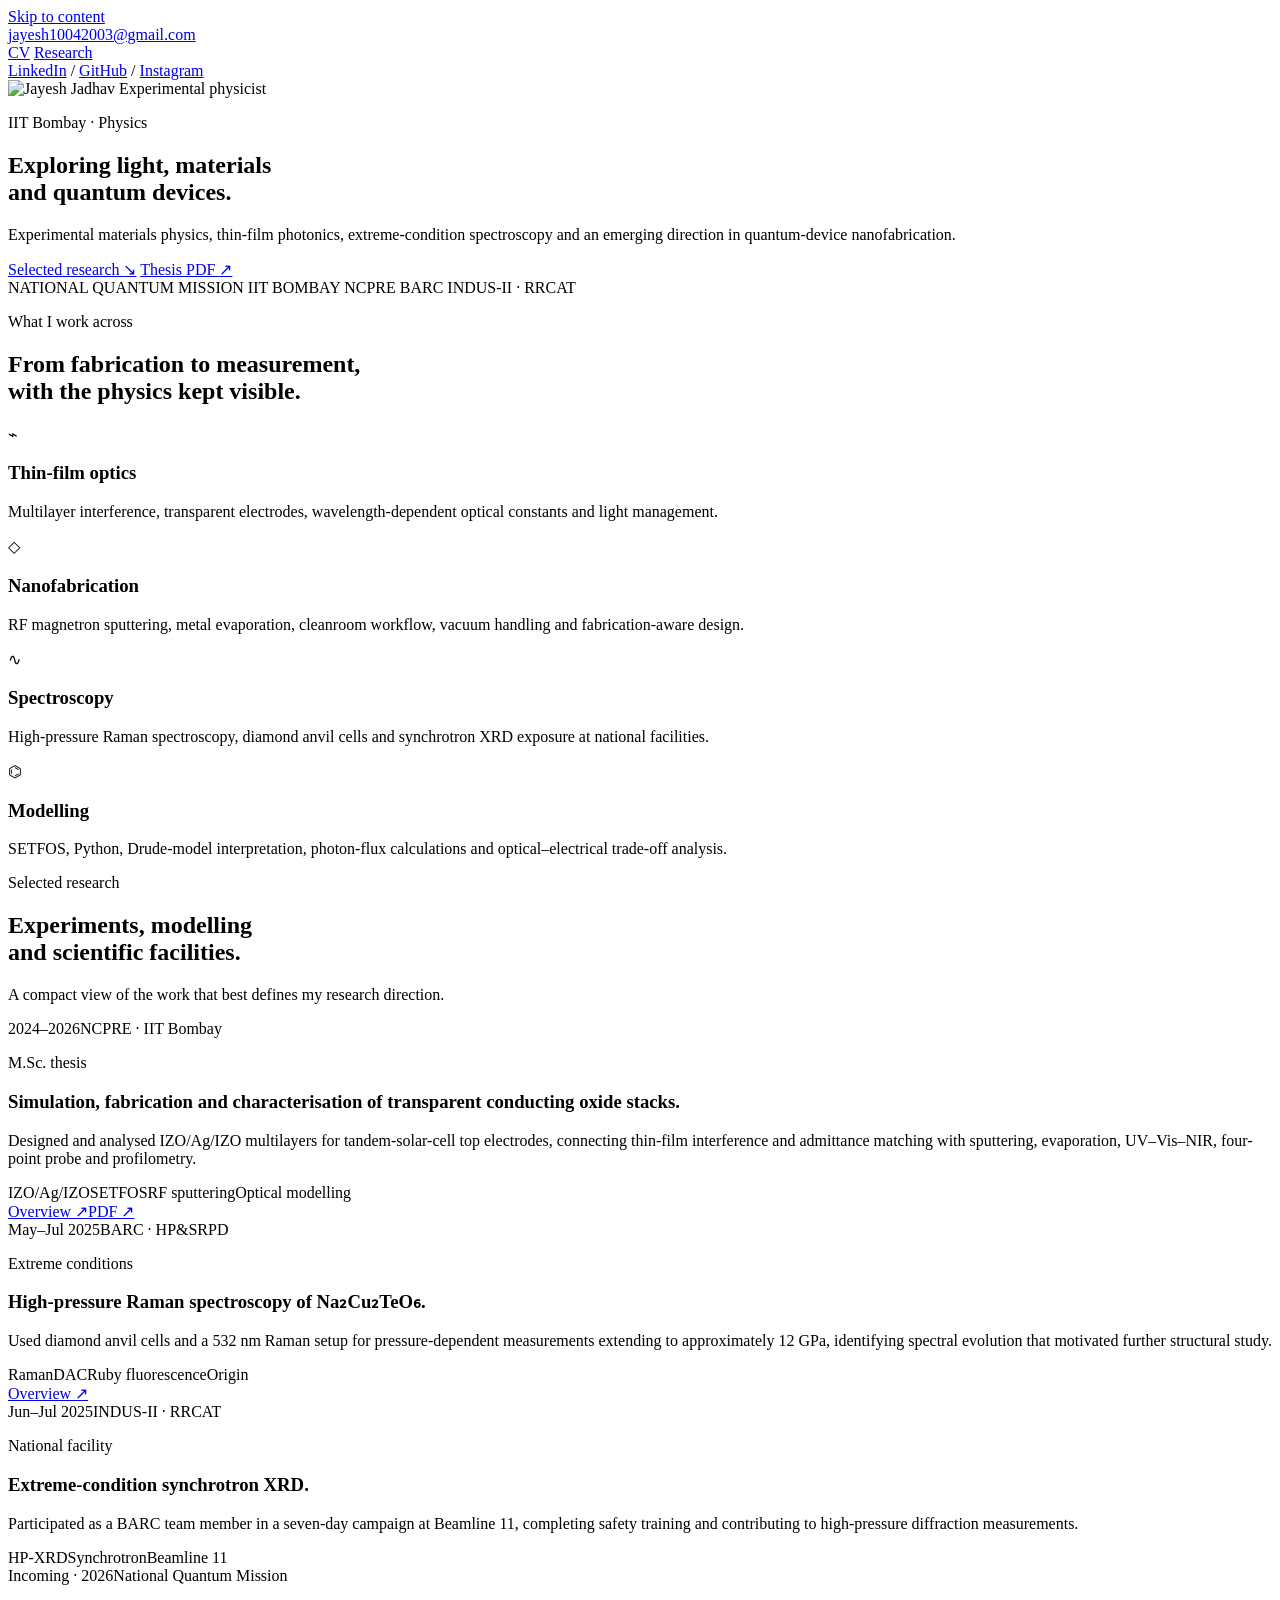
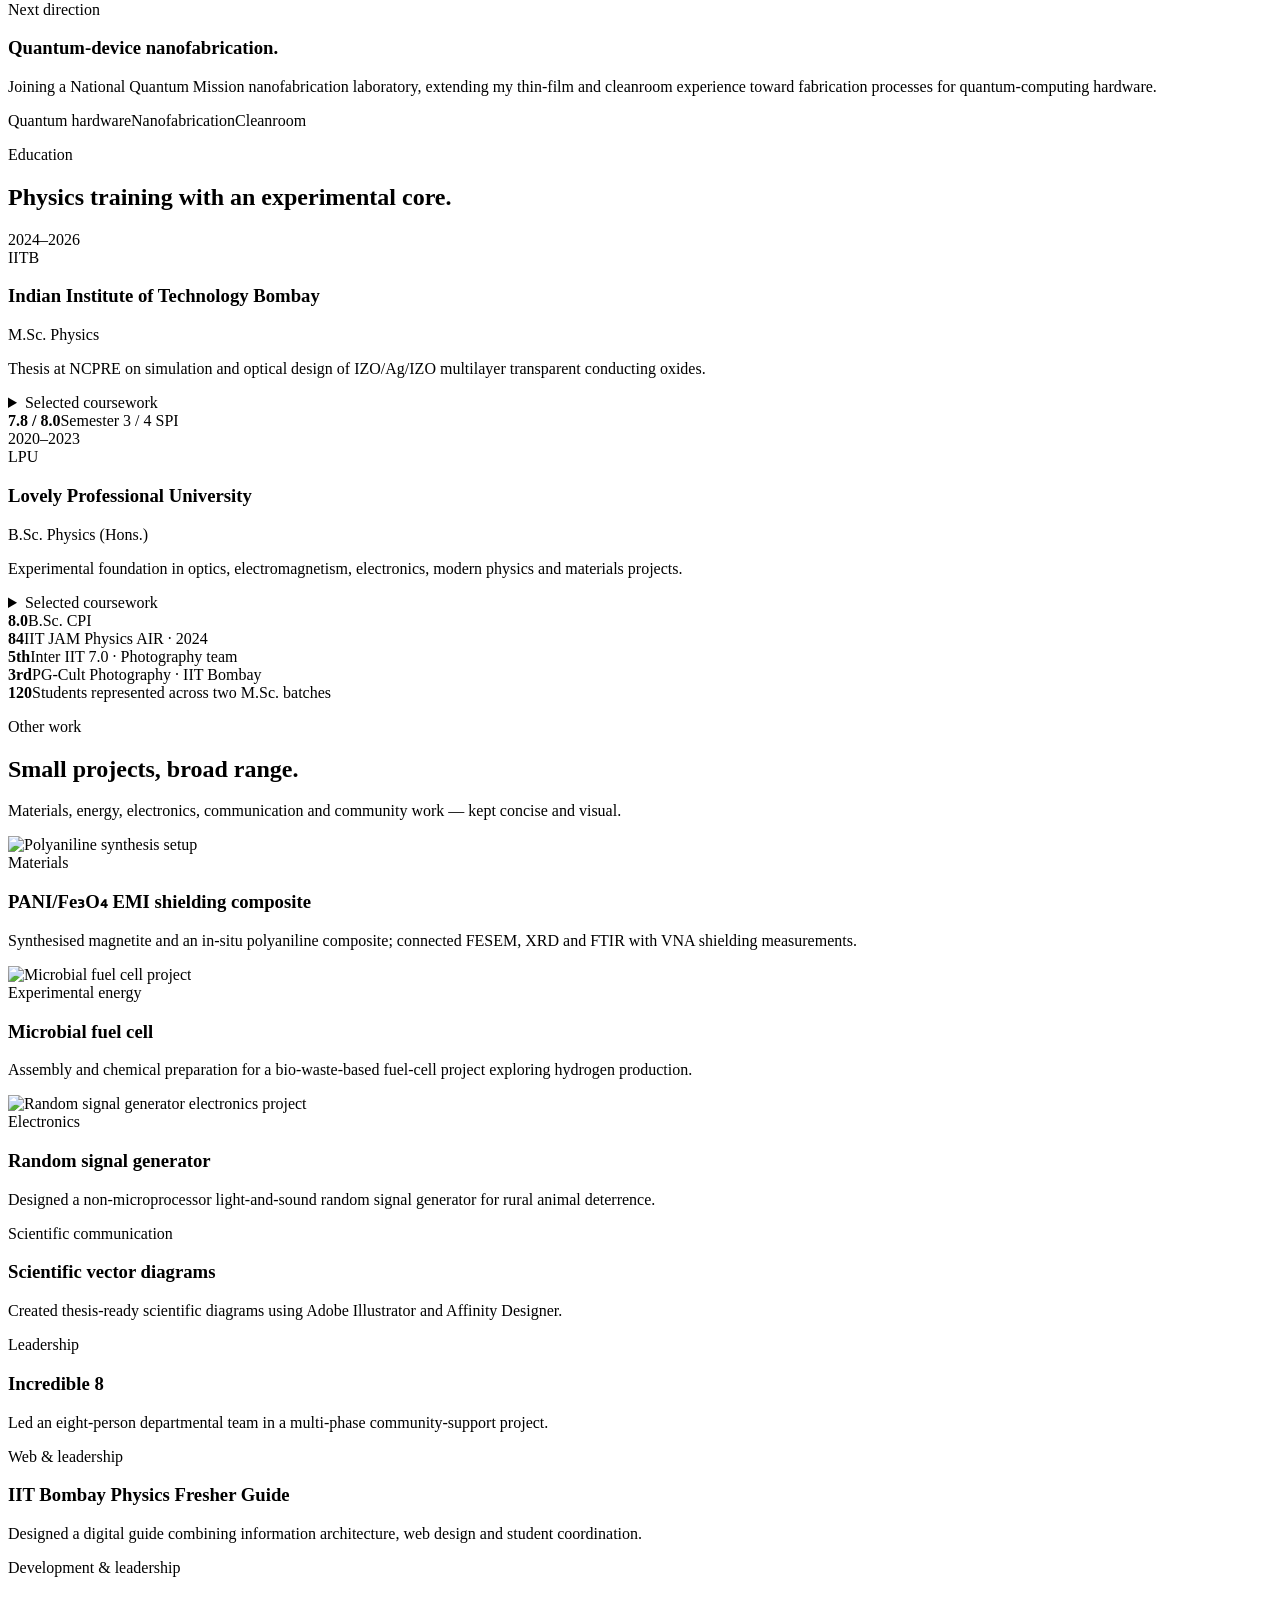
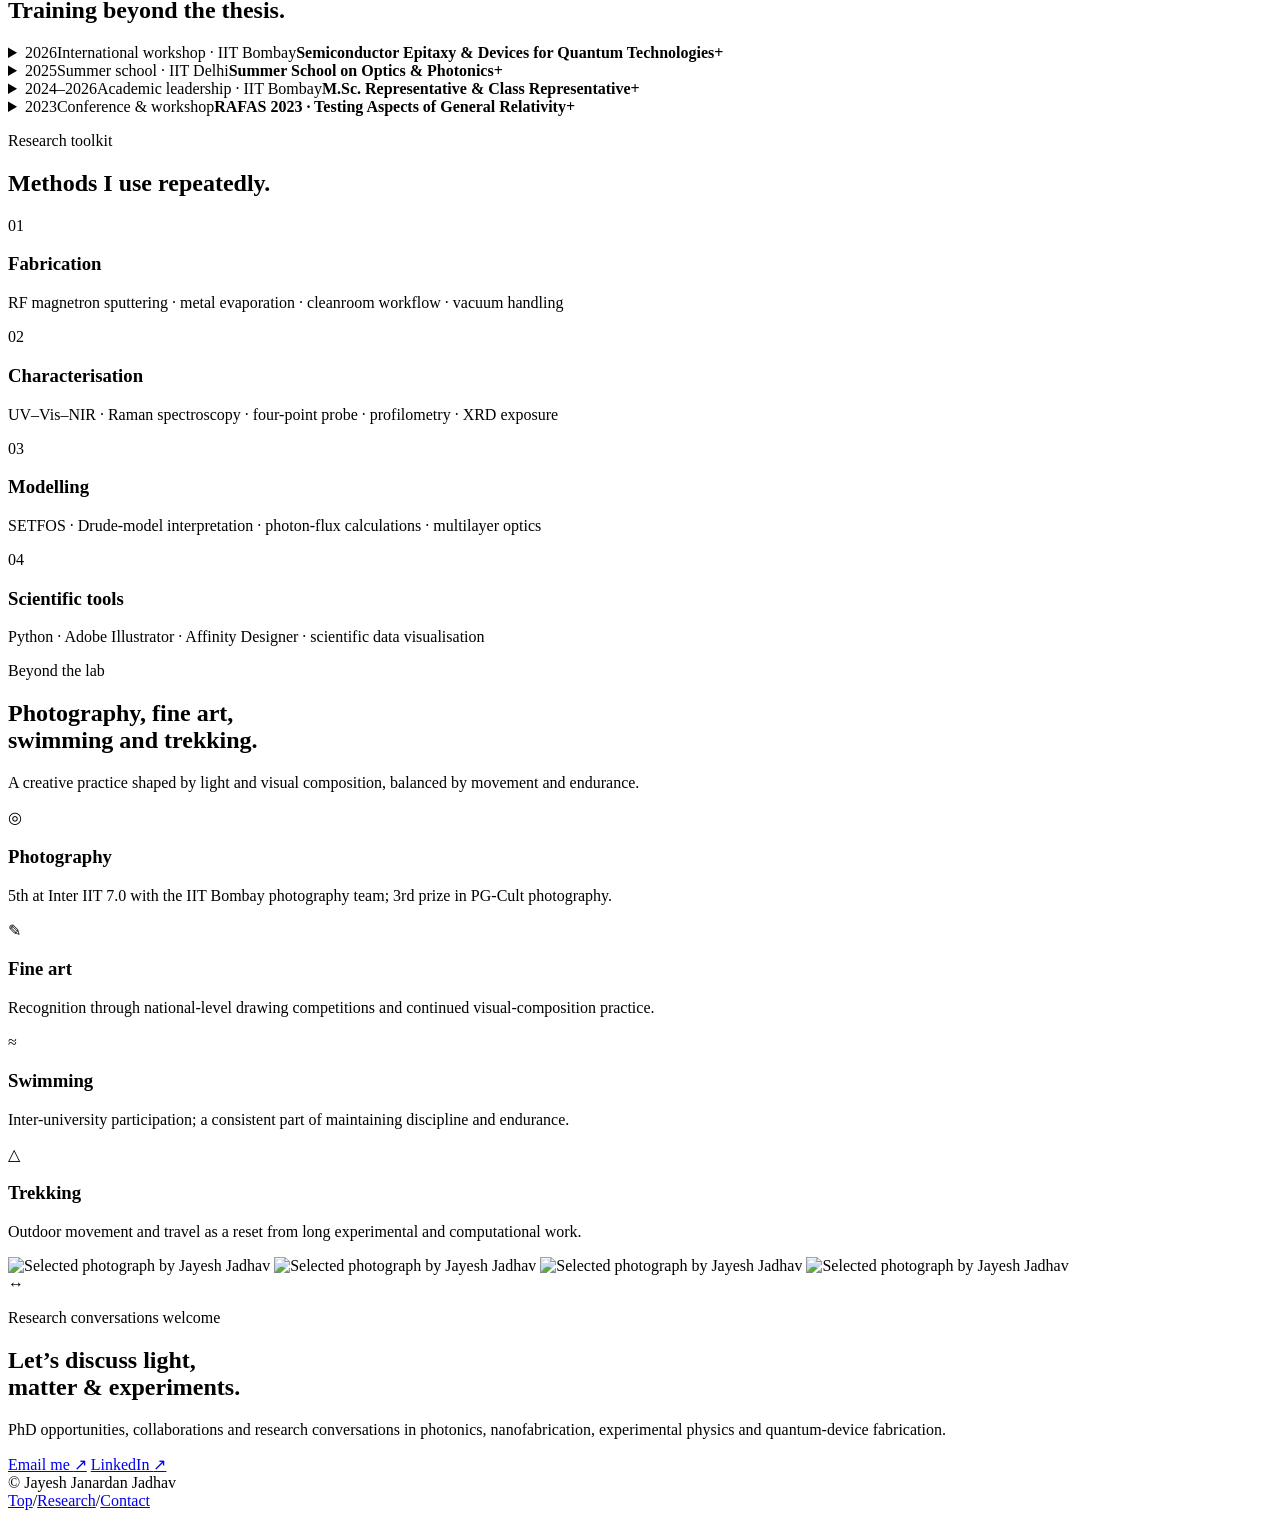
==== index.html @ d2c1d60a "Build new light editorial physics portfolio" ====
<!doctype html>
<html lang="en">
<head>
  <meta charset="utf-8" />
  <meta name="viewport" content="width=device-width,initial-scale=1" />
  <meta name="description" content="Jayesh Jadhav — experimental physicist working across thin-film photonics, extreme-condition spectroscopy and quantum-device nanofabrication." />
  <meta name="theme-color" content="#f0efeb" />
  <meta property="og:type" content="website" />
  <meta property="og:title" content="Jayesh Jadhav — Experimental Physicist" />
  <meta property="og:description" content="Thin-film photonics, high-pressure Raman spectroscopy, synchrotron XRD and quantum nanofabrication." />
  <meta property="og:url" content="https://jayeshofphysics.github.io/New2/" />
  <meta property="og:image" content="https://avatars.githubusercontent.com/u/167208230?v=4" />
  <meta name="twitter:card" content="summary_large_image" />
  <title>Jayesh Jadhav — Experimental Physicist</title>
  <link rel="preconnect" href="https://fonts.googleapis.com">
  <link rel="preconnect" href="https://fonts.gstatic.com" crossorigin>
  <link href="https://fonts.googleapis.com/css2?family=DM+Sans:wght@400;500;600&family=Manrope:wght@400;500;600;700&display=swap" rel="stylesheet">
  <link rel="stylesheet" href="style.css" />
  <script defer src="app.js"></script>
</head>
<body>
  <a class="skip-link" href="#main">Skip to content</a>
  <div class="page-shell">
    <header class="topbar" id="top">
      <a class="contact-mini" href="mailto:jayesh10042003@gmail.com">jayesh10042003@gmail.com</a>
      <nav class="top-actions" aria-label="Primary">
        <a class="pill" href="https://jayeshofphysics.github.io/JayeshJadhav/Assets/RESUME.pdf" target="_blank" rel="noreferrer">CV</a>
        <a class="pill pill-dark" href="#research">Research</a>
      </nav>
      <nav class="social-nav" aria-label="Social links">
        <a href="https://www.linkedin.com/in/jayeshjadhaviitbphysics" target="_blank" rel="noreferrer">LinkedIn</a>
        <span>/</span>
        <a href="https://github.com/jayeshofphysics" target="_blank" rel="noreferrer">GitHub</a>
        <span>/</span>
        <a href="https://www.instagram.com/jayesh100403/" target="_blank" rel="noreferrer">Instagram</a>
      </nav>
    </header>

    <main id="main">
      <section class="hero section-card">
        <div class="hero-inner reveal">
          <div class="avatar-wrap">
            <img src="https://avatars.githubusercontent.com/u/167208230?v=4" alt="Jayesh Jadhav" class="avatar" />
            <span class="status-chip">Experimental physicist <i aria-hidden="true"></i></span>
          </div>
          <p class="eyebrow">IIT Bombay · Physics</p>
          <h1>Exploring light, materials<br />and quantum devices.</h1>
          <p class="hero-copy">Experimental materials physics, thin-film photonics, extreme-condition spectroscopy and an emerging direction in quantum-device nanofabrication.</p>
          <div class="hero-cta">
            <a class="cta cta-dark" href="#research">Selected research <span>↘</span></a>
            <a class="cta" href="https://jayeshofphysics.github.io/JayeshJadhav/Assets/ThesisReport.pdf" target="_blank" rel="noreferrer">Thesis PDF <span>↗</span></a>
          </div>
        </div>
      </section>

      <section class="affiliation-strip" aria-label="Research affiliations and facilities">
        <span>NATIONAL QUANTUM MISSION</span>
        <span>IIT BOMBAY</span>
        <span>NCPRE</span>
        <span>BARC</span>
        <span>INDUS-II · RRCAT</span>
      </section>

      <section class="intro-block reveal">
        <p class="eyebrow">What I work across</p>
        <h2>From fabrication to measurement,<br />with the physics kept visible.</h2>
        <div class="capability-grid">
          <article>
            <span class="line-icon" aria-hidden="true">⌁</span>
            <h3>Thin-film optics</h3>
            <p>Multilayer interference, transparent electrodes, wavelength-dependent optical constants and light management.</p>
          </article>
          <article>
            <span class="line-icon" aria-hidden="true">◇</span>
            <h3>Nanofabrication</h3>
            <p>RF magnetron sputtering, metal evaporation, cleanroom workflow, vacuum handling and fabrication-aware design.</p>
          </article>
          <article>
            <span class="line-icon" aria-hidden="true">∿</span>
            <h3>Spectroscopy</h3>
            <p>High-pressure Raman spectroscopy, diamond anvil cells and synchrotron XRD exposure at national facilities.</p>
          </article>
          <article>
            <span class="line-icon" aria-hidden="true">⌬</span>
            <h3>Modelling</h3>
            <p>SETFOS, Python, Drude-model interpretation, photon-flux calculations and optical–electrical trade-off analysis.</p>
          </article>
        </div>
      </section>

      <section class="research-section section-card" id="research">
        <div class="section-heading reveal">
          <div>
            <p class="eyebrow">Selected research</p>
            <h2>Experiments, modelling<br />and scientific facilities.</h2>
          </div>
          <p>A compact view of the work that best defines my research direction.</p>
        </div>

        <div class="research-grid">
          <article class="research-card featured reveal">
            <div class="card-topline"><span>2024–2026</span><span>NCPRE · IIT Bombay</span></div>
            <div class="research-visual optic-visual" aria-hidden="true">
              <i></i><i></i><i></i><b></b>
            </div>
            <div class="research-body">
              <p class="eyebrow">M.Sc. thesis</p>
              <h3>Simulation, fabrication and characterisation of transparent conducting oxide stacks.</h3>
              <p>Designed and analysed IZO/Ag/IZO multilayers for tandem-solar-cell top electrodes, connecting thin-film interference and admittance matching with sputtering, evaporation, UV–Vis–NIR, four-point probe and profilometry.</p>
              <div class="tags"><span>IZO/Ag/IZO</span><span>SETFOS</span><span>RF sputtering</span><span>Optical modelling</span></div>
              <div class="card-links"><a href="https://jayeshofphysics.github.io/JayeshJadhav/thesis-report.html" target="_blank" rel="noreferrer">Overview ↗</a><a href="https://jayeshofphysics.github.io/JayeshJadhav/Assets/ThesisReport.pdf" target="_blank" rel="noreferrer">PDF ↗</a></div>
            </div>
          </article>

          <article class="research-card reveal">
            <div class="card-topline"><span>May–Jul 2025</span><span>BARC · HP&amp;SRPD</span></div>
            <div class="research-body">
              <p class="eyebrow">Extreme conditions</p>
              <h3>High-pressure Raman spectroscopy of Na₂Cu₂TeO₆.</h3>
              <p>Used diamond anvil cells and a 532 nm Raman setup for pressure-dependent measurements extending to approximately 12 GPa, identifying spectral evolution that motivated further structural study.</p>
              <div class="tags"><span>Raman</span><span>DAC</span><span>Ruby fluorescence</span><span>Origin</span></div>
              <div class="card-links"><a href="https://jayeshofphysics.github.io/JayeshJadhav/barc-report.html" target="_blank" rel="noreferrer">Overview ↗</a></div>
            </div>
          </article>

          <article class="research-card reveal">
            <div class="card-topline"><span>Jun–Jul 2025</span><span>INDUS-II · RRCAT</span></div>
            <div class="research-body">
              <p class="eyebrow">National facility</p>
              <h3>Extreme-condition synchrotron XRD.</h3>
              <p>Participated as a BARC team member in a seven-day campaign at Beamline 11, completing safety training and contributing to high-pressure diffraction measurements.</p>
              <div class="tags"><span>HP-XRD</span><span>Synchrotron</span><span>Beamline 11</span></div>
            </div>
          </article>

          <article class="research-card reveal">
            <div class="card-topline"><span>Incoming · 2026</span><span>National Quantum Mission</span></div>
            <div class="research-body">
              <p class="eyebrow">Next direction</p>
              <h3>Quantum-device nanofabrication.</h3>
              <p>Joining a National Quantum Mission nanofabrication laboratory, extending my thin-film and cleanroom experience toward fabrication processes for quantum-computing hardware.</p>
              <div class="tags"><span>Quantum hardware</span><span>Nanofabrication</span><span>Cleanroom</span></div>
            </div>
          </article>
        </div>
      </section>

      <section class="education-section reveal" id="education">
        <div class="section-heading compact">
          <div><p class="eyebrow">Education</p><h2>Physics training with an experimental core.</h2></div>
        </div>
        <div class="education-list">
          <article class="edu-item">
            <div class="edu-year">2024–2026</div>
            <div class="edu-main">
              <div class="institution-line"><span class="institution-mark">IITB</span><div><h3>Indian Institute of Technology Bombay</h3><p>M.Sc. Physics</p></div></div>
              <p class="edu-note">Thesis at NCPRE on simulation and optical design of IZO/Ag/IZO multilayer transparent conducting oxides.</p>
              <details><summary>Selected coursework</summary><div class="details-body">Light–Matter Interaction (Quantum Optics) · Photonics &amp; Engineering · Ultrafast Sciences · Introduction to Condensed Matter Physics · Electromagnetic Theory I &amp; II · Quantum Mechanics I &amp; II · Statistical Physics · Electronics &amp; Programming Laboratory</div></details>
            </div>
            <div class="edu-metric"><strong>7.8 / 8.0</strong><span>Semester 3 / 4 SPI</span></div>
          </article>
          <article class="edu-item">
            <div class="edu-year">2020–2023</div>
            <div class="edu-main">
              <div class="institution-line"><span class="institution-mark">LPU</span><div><h3>Lovely Professional University</h3><p>B.Sc. Physics (Hons.)</p></div></div>
              <p class="edu-note">Experimental foundation in optics, electromagnetism, electronics, modern physics and materials projects.</p>
              <details><summary>Selected coursework</summary><div class="details-body">Applied Optics · Solid-State Physics · Quantum Mechanics &amp; Applications · Electromagnetic Theory · Analogue &amp; Digital Systems · Nuclear &amp; Particle Physics · Statistical Mechanics · Mathematical Physics I &amp; II</div></details>
            </div>
            <div class="edu-metric"><strong>8.0</strong><span>B.Sc. CPI</span></div>
          </article>
        </div>
        <div class="metric-row">
          <div><strong>84</strong><span>IIT JAM Physics AIR · 2024</span></div>
          <div><strong>5th</strong><span>Inter IIT 7.0 · Photography team</span></div>
          <div><strong>3rd</strong><span>PG-Cult Photography · IIT Bombay</span></div>
          <div><strong>120</strong><span>Students represented across two M.Sc. batches</span></div>
        </div>
      </section>

      <section class="projects-section section-card" id="projects">
        <div class="section-heading reveal">
          <div><p class="eyebrow">Other work</p><h2>Small projects, broad range.</h2></div>
          <p>Materials, energy, electronics, communication and community work — kept concise and visual.</p>
        </div>
        <div class="project-grid">
          <article class="project-card project-image reveal">
            <img src="https://raw.githubusercontent.com/jayeshofphysics/JayeshJadhav/main/assets/research/pani.jpg" alt="Polyaniline synthesis setup" />
            <div><span>Materials</span><h3>PANI/Fe₃O₄ EMI shielding composite</h3><p>Synthesised magnetite and an in-situ polyaniline composite; connected FESEM, XRD and FTIR with VNA shielding measurements.</p></div>
          </article>
          <article class="project-card project-image reveal">
            <img src="https://raw.githubusercontent.com/jayeshofphysics/JayeshJadhav/main/assets/research/Hydrogencell.jpg" alt="Microbial fuel cell project" />
            <div><span>Experimental energy</span><h3>Microbial fuel cell</h3><p>Assembly and chemical preparation for a bio-waste-based fuel-cell project exploring hydrogen production.</p></div>
          </article>
          <article class="project-card project-image reveal">
            <img src="https://raw.githubusercontent.com/jayeshofphysics/JayeshJadhav/main/assets/research/randomValue.jpg" alt="Random signal generator electronics project" />
            <div><span>Electronics</span><h3>Random signal generator</h3><p>Designed a non-microprocessor light-and-sound random signal generator for rural animal deterrence.</p></div>
          </article>
          <article class="project-card reveal"><div><span>Scientific communication</span><h3>Scientific vector diagrams</h3><p>Created thesis-ready scientific diagrams using Adobe Illustrator and Affinity Designer.</p></div></article>
          <article class="project-card reveal"><div><span>Leadership</span><h3>Incredible 8</h3><p>Led an eight-person departmental team in a multi-phase community-support project.</p></div></article>
          <article class="project-card reveal"><div><span>Web &amp; leadership</span><h3>IIT Bombay Physics Fresher Guide</h3><p>Designed a digital guide combining information architecture, web design and student coordination.</p></div></article>
        </div>
      </section>

      <section class="development-section reveal">
        <div class="section-heading compact"><div><p class="eyebrow">Development &amp; leadership</p><h2>Training beyond the thesis.</h2></div></div>
        <div class="timeline-clean">
          <details>
            <summary><time>2026</time><span>International workshop · IIT Bombay</span><strong>Semiconductor Epitaxy &amp; Devices for Quantum Technologies</strong><b>+</b></summary>
            <p>Focused exposure to semiconductor epitaxy, device structures and material platforms relevant to emerging quantum technologies.</p>
          </details>
          <details>
            <summary><time>2025</time><span>Summer school · IIT Delhi</span><strong>Summer School on Optics &amp; Photonics</strong><b>+</b></summary>
            <p>Focused training in optics and photonics, strengthening the connection between thin-film work and broader light–matter interaction.</p>
          </details>
          <details>
            <summary><time>2024–2026</time><span>Academic leadership · IIT Bombay</span><strong>M.Sc. Representative &amp; Class Representative</strong><b>+</b></summary>
            <p>Represented two M.Sc. Physics batches, coordinated academic and student matters and supported department-level activities.</p>
          </details>
          <details>
            <summary><time>2023</time><span>Conference &amp; workshop</span><strong>RAFAS 2023 · Testing Aspects of General Relativity</strong><b>+</b></summary>
            <p>Attended the Fourth International Conference on Recent Advances in Fundamental and Applied Sciences and an IIT Gandhinagar workshop on general relativity.</p>
          </details>
        </div>
      </section>

      <section class="toolkit section-card reveal">
        <div class="section-heading compact"><div><p class="eyebrow">Research toolkit</p><h2>Methods I use repeatedly.</h2></div></div>
        <div class="tool-grid">
          <div><span>01</span><h3>Fabrication</h3><p>RF magnetron sputtering · metal evaporation · cleanroom workflow · vacuum handling</p></div>
          <div><span>02</span><h3>Characterisation</h3><p>UV–Vis–NIR · Raman spectroscopy · four-point probe · profilometry · XRD exposure</p></div>
          <div><span>03</span><h3>Modelling</h3><p>SETFOS · Drude-model interpretation · photon-flux calculations · multilayer optics</p></div>
          <div><span>04</span><h3>Scientific tools</h3><p>Python · Adobe Illustrator · Affinity Designer · scientific data visualisation</p></div>
        </div>
      </section>

      <section class="life-section reveal" id="beyond">
        <div class="section-heading">
          <div><p class="eyebrow">Beyond the lab</p><h2>Photography, fine art,<br />swimming and trekking.</h2></div>
          <p>A creative practice shaped by light and visual composition, balanced by movement and endurance.</p>
        </div>
        <div class="life-grid">
          <article><span class="life-icon">◎</span><h3>Photography</h3><p>5th at Inter IIT 7.0 with the IIT Bombay photography team; 3rd prize in PG-Cult photography.</p></article>
          <article><span class="life-icon">✎</span><h3>Fine art</h3><p>Recognition through national-level drawing competitions and continued visual-composition practice.</p></article>
          <article><span class="life-icon">≈</span><h3>Swimming</h3><p>Inter-university participation; a consistent part of maintaining discipline and endurance.</p></article>
          <article><span class="life-icon">△</span><h3>Trekking</h3><p>Outdoor movement and travel as a reset from long experimental and computational work.</p></article>
        </div>
        <div class="photo-strip" aria-label="Selected photography">
          <img src="https://jayeshofphysics.github.io/JayeshJadhav/assets/photography/new/WhatsApp%20Image%202026-08-08%20at%2012.58.04%20PM%20(11).jpeg" alt="Selected photograph by Jayesh Jadhav" loading="lazy" />
          <img src="https://jayeshofphysics.github.io/JayeshJadhav/assets/photography/new/WhatsApp%20Image%202026-08-08%20at%2012.58.04%20PM%20(12).jpeg" alt="Selected photograph by Jayesh Jadhav" loading="lazy" />
          <img src="https://jayeshofphysics.github.io/JayeshJadhav/assets/photography/new/WhatsApp%20Image%202026-08-08%20at%2012.58.04%20PM%20(10).jpeg" alt="Selected photograph by Jayesh Jadhav" loading="lazy" />
          <img src="https://jayeshofphysics.github.io/JayeshJadhav/assets/photography/new/WhatsApp%20Image%202026-08-08%20at%2012.58.04%20PM.jpeg" alt="Selected photograph by Jayesh Jadhav" loading="lazy" />
        </div>
      </section>

      <section class="contact-section section-card" id="contact">
        <div class="contact-inner reveal">
          <span class="contact-symbol" aria-hidden="true">↔</span>
          <p class="eyebrow">Research conversations welcome</p>
          <h2>Let’s discuss light,<br />matter &amp; experiments.</h2>
          <p>PhD opportunities, collaborations and research conversations in photonics, nanofabrication, experimental physics and quantum-device fabrication.</p>
          <div class="contact-buttons">
            <a class="cta cta-dark" href="mailto:jayesh10042003@gmail.com">Email me <span>↗</span></a>
            <a class="cta" href="https://www.linkedin.com/in/jayeshjadhaviitbphysics" target="_blank" rel="noreferrer">LinkedIn <span>↗</span></a>
          </div>
        </div>
      </section>
    </main>

    <footer>
      <span>© <span data-year></span> Jayesh Janardan Jadhav</span>
      <nav><a href="#top">Top</a><span>/</span><a href="#research">Research</a><span>/</span><a href="#contact">Contact</a></nav>
    </footer>
  </div>
</body>
</html>
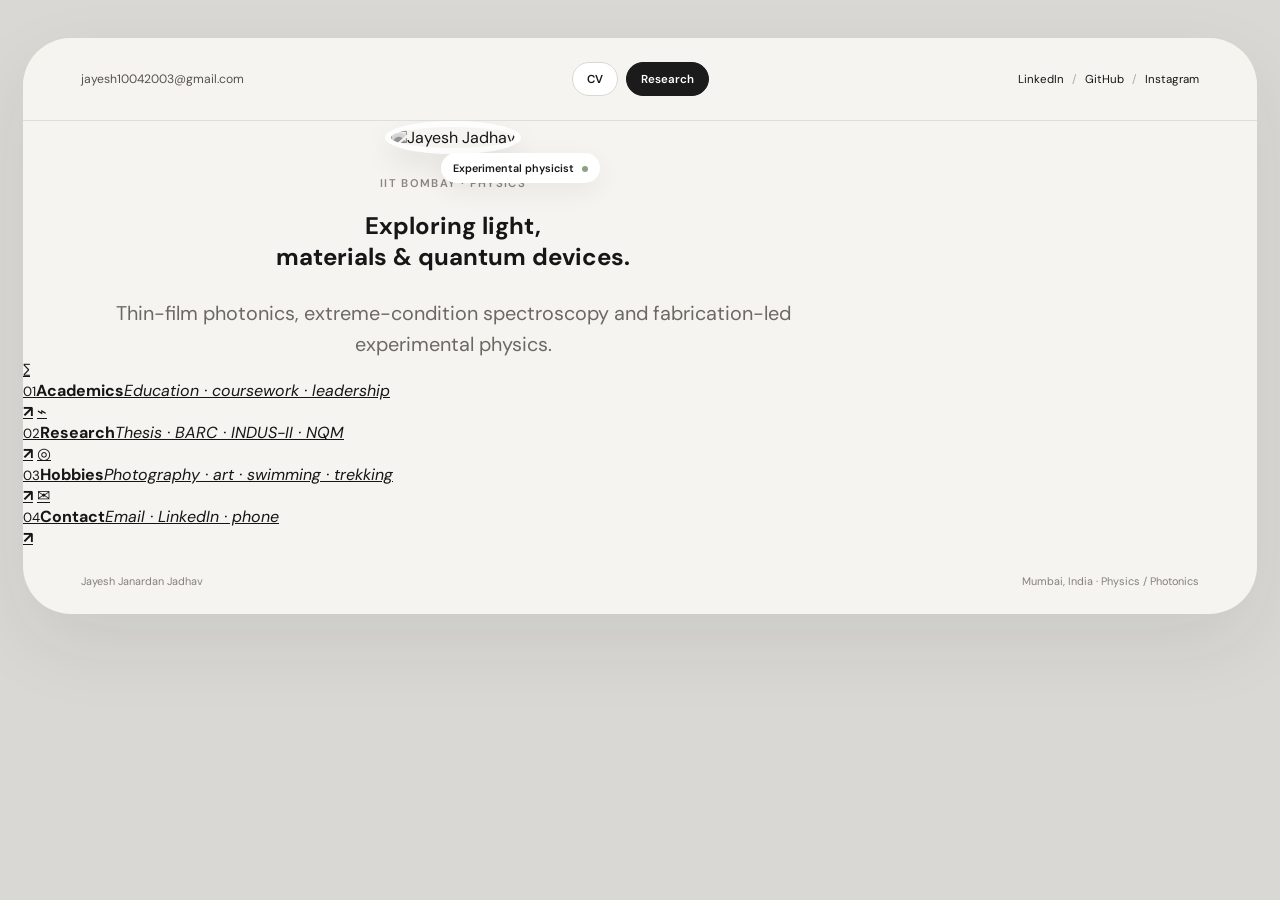
==== commit f0645b1d: "Turn homepage into a one-view portfolio hub" ====
--- a/index.html
+++ b/index.html
@@ -4,7 +4,7 @@
   <meta charset="utf-8" />
   <meta name="viewport" content="width=device-width,initial-scale=1" />
   <meta name="description" content="Jayesh Jadhav — experimental physicist working across thin-film photonics, extreme-condition spectroscopy and quantum-device nanofabrication." />
-  <meta name="theme-color" content="#f0efeb" />
+  <meta name="theme-color" content="#f3f1ec" />
   <meta property="og:type" content="website" />
   <meta property="og:title" content="Jayesh Jadhav — Experimental Physicist" />
   <meta property="og:description" content="Thin-film photonics, high-pressure Raman spectroscopy, synchrotron XRD and quantum nanofabrication." />
@@ -12,264 +12,41 @@
   <meta property="og:image" content="https://avatars.githubusercontent.com/u/167208230?v=4" />
   <meta name="twitter:card" content="summary_large_image" />
   <title>Jayesh Jadhav — Experimental Physicist</title>
-  <link rel="preconnect" href="https://fonts.googleapis.com">
-  <link rel="preconnect" href="https://fonts.gstatic.com" crossorigin>
+  <link rel="preconnect" href="https://fonts.googleapis.com"><link rel="preconnect" href="https://fonts.gstatic.com" crossorigin>
   <link href="https://fonts.googleapis.com/css2?family=DM+Sans:wght@400;500;600&family=Manrope:wght@400;500;600;700&display=swap" rel="stylesheet">
   <link rel="stylesheet" href="style.css" />
-  <script defer src="app.js"></script>
 </head>
-<body>
+<body class="home-page">
   <a class="skip-link" href="#main">Skip to content</a>
-  <div class="page-shell">
-    <header class="topbar" id="top">
+  <div class="page-shell home-shell">
+    <header class="topbar home-topbar">
       <a class="contact-mini" href="mailto:jayesh10042003@gmail.com">jayesh10042003@gmail.com</a>
-      <nav class="top-actions" aria-label="Primary">
-        <a class="pill" href="https://jayeshofphysics.github.io/JayeshJadhav/Assets/RESUME.pdf" target="_blank" rel="noreferrer">CV</a>
-        <a class="pill pill-dark" href="#research">Research</a>
-      </nav>
-      <nav class="social-nav" aria-label="Social links">
-        <a href="https://www.linkedin.com/in/jayeshjadhaviitbphysics" target="_blank" rel="noreferrer">LinkedIn</a>
-        <span>/</span>
-        <a href="https://github.com/jayeshofphysics" target="_blank" rel="noreferrer">GitHub</a>
-        <span>/</span>
-        <a href="https://www.instagram.com/jayesh100403/" target="_blank" rel="noreferrer">Instagram</a>
-      </nav>
+      <div class="top-actions"><a class="pill" href="https://jayeshofphysics.github.io/JayeshJadhav/Assets/RESUME.pdf" target="_blank" rel="noreferrer">CV</a><a class="pill pill-dark" href="research.html">Research</a></div>
+      <nav class="social-nav" aria-label="Social links"><a href="https://www.linkedin.com/in/jayeshjadhaviitbphysics" target="_blank" rel="noreferrer">LinkedIn</a><span>/</span><a href="https://github.com/jayeshofphysics" target="_blank" rel="noreferrer">GitHub</a><span>/</span><a href="https://www.instagram.com/jayesh100403/" target="_blank" rel="noreferrer">Instagram</a></nav>
     </header>
 
-    <main id="main">
-      <section class="hero section-card">
-        <div class="hero-inner reveal">
+    <main class="home-main" id="main">
+      <section class="home-hero">
+        <div class="hero-inner">
           <div class="avatar-wrap">
             <img src="https://avatars.githubusercontent.com/u/167208230?v=4" alt="Jayesh Jadhav" class="avatar" />
             <span class="status-chip">Experimental physicist <i aria-hidden="true"></i></span>
           </div>
           <p class="eyebrow">IIT Bombay · Physics</p>
-          <h1>Exploring light, materials<br />and quantum devices.</h1>
-          <p class="hero-copy">Experimental materials physics, thin-film photonics, extreme-condition spectroscopy and an emerging direction in quantum-device nanofabrication.</p>
-          <div class="hero-cta">
-            <a class="cta cta-dark" href="#research">Selected research <span>↘</span></a>
-            <a class="cta" href="https://jayeshofphysics.github.io/JayeshJadhav/Assets/ThesisReport.pdf" target="_blank" rel="noreferrer">Thesis PDF <span>↗</span></a>
-          </div>
+          <h1>Exploring light,<br>materials & quantum devices.</h1>
+          <p class="hero-copy">Thin-film photonics, extreme-condition spectroscopy and fabrication-led experimental physics.</p>
         </div>
       </section>
 
-      <section class="affiliation-strip" aria-label="Research affiliations and facilities">
-        <span>NATIONAL QUANTUM MISSION</span>
-        <span>IIT BOMBAY</span>
-        <span>NCPRE</span>
-        <span>BARC</span>
-        <span>INDUS-II · RRCAT</span>
-      </section>
-
-      <section class="intro-block reveal">
-        <p class="eyebrow">What I work across</p>
-        <h2>From fabrication to measurement,<br />with the physics kept visible.</h2>
-        <div class="capability-grid">
-          <article>
-            <span class="line-icon" aria-hidden="true">⌁</span>
-            <h3>Thin-film optics</h3>
-            <p>Multilayer interference, transparent electrodes, wavelength-dependent optical constants and light management.</p>
-          </article>
-          <article>
-            <span class="line-icon" aria-hidden="true">◇</span>
-            <h3>Nanofabrication</h3>
-            <p>RF magnetron sputtering, metal evaporation, cleanroom workflow, vacuum handling and fabrication-aware design.</p>
-          </article>
-          <article>
-            <span class="line-icon" aria-hidden="true">∿</span>
-            <h3>Spectroscopy</h3>
-            <p>High-pressure Raman spectroscopy, diamond anvil cells and synchrotron XRD exposure at national facilities.</p>
-          </article>
-          <article>
-            <span class="line-icon" aria-hidden="true">⌬</span>
-            <h3>Modelling</h3>
-            <p>SETFOS, Python, Drude-model interpretation, photon-flux calculations and optical–electrical trade-off analysis.</p>
-          </article>
-        </div>
-      </section>
-
-      <section class="research-section section-card" id="research">
-        <div class="section-heading reveal">
-          <div>
-            <p class="eyebrow">Selected research</p>
-            <h2>Experiments, modelling<br />and scientific facilities.</h2>
-          </div>
-          <p>A compact view of the work that best defines my research direction.</p>
-        </div>
-
-        <div class="research-grid">
-          <article class="research-card featured reveal">
-            <div class="card-topline"><span>2024–2026</span><span>NCPRE · IIT Bombay</span></div>
-            <div class="research-visual optic-visual" aria-hidden="true">
-              <i></i><i></i><i></i><b></b>
-            </div>
-            <div class="research-body">
-              <p class="eyebrow">M.Sc. thesis</p>
-              <h3>Simulation, fabrication and characterisation of transparent conducting oxide stacks.</h3>
-              <p>Designed and analysed IZO/Ag/IZO multilayers for tandem-solar-cell top electrodes, connecting thin-film interference and admittance matching with sputtering, evaporation, UV–Vis–NIR, four-point probe and profilometry.</p>
-              <div class="tags"><span>IZO/Ag/IZO</span><span>SETFOS</span><span>RF sputtering</span><span>Optical modelling</span></div>
-              <div class="card-links"><a href="https://jayeshofphysics.github.io/JayeshJadhav/thesis-report.html" target="_blank" rel="noreferrer">Overview ↗</a><a href="https://jayeshofphysics.github.io/JayeshJadhav/Assets/ThesisReport.pdf" target="_blank" rel="noreferrer">PDF ↗</a></div>
-            </div>
-          </article>
-
-          <article class="research-card reveal">
-            <div class="card-topline"><span>May–Jul 2025</span><span>BARC · HP&amp;SRPD</span></div>
-            <div class="research-body">
-              <p class="eyebrow">Extreme conditions</p>
-              <h3>High-pressure Raman spectroscopy of Na₂Cu₂TeO₆.</h3>
-              <p>Used diamond anvil cells and a 532 nm Raman setup for pressure-dependent measurements extending to approximately 12 GPa, identifying spectral evolution that motivated further structural study.</p>
-              <div class="tags"><span>Raman</span><span>DAC</span><span>Ruby fluorescence</span><span>Origin</span></div>
-              <div class="card-links"><a href="https://jayeshofphysics.github.io/JayeshJadhav/barc-report.html" target="_blank" rel="noreferrer">Overview ↗</a></div>
-            </div>
-          </article>
-
-          <article class="research-card reveal">
-            <div class="card-topline"><span>Jun–Jul 2025</span><span>INDUS-II · RRCAT</span></div>
-            <div class="research-body">
-              <p class="eyebrow">National facility</p>
-              <h3>Extreme-condition synchrotron XRD.</h3>
-              <p>Participated as a BARC team member in a seven-day campaign at Beamline 11, completing safety training and contributing to high-pressure diffraction measurements.</p>
-              <div class="tags"><span>HP-XRD</span><span>Synchrotron</span><span>Beamline 11</span></div>
-            </div>
-          </article>
-
-          <article class="research-card reveal">
-            <div class="card-topline"><span>Incoming · 2026</span><span>National Quantum Mission</span></div>
-            <div class="research-body">
-              <p class="eyebrow">Next direction</p>
-              <h3>Quantum-device nanofabrication.</h3>
-              <p>Joining a National Quantum Mission nanofabrication laboratory, extending my thin-film and cleanroom experience toward fabrication processes for quantum-computing hardware.</p>
-              <div class="tags"><span>Quantum hardware</span><span>Nanofabrication</span><span>Cleanroom</span></div>
-            </div>
-          </article>
-        </div>
-      </section>
-
-      <section class="education-section reveal" id="education">
-        <div class="section-heading compact">
-          <div><p class="eyebrow">Education</p><h2>Physics training with an experimental core.</h2></div>
-        </div>
-        <div class="education-list">
-          <article class="edu-item">
-            <div class="edu-year">2024–2026</div>
-            <div class="edu-main">
-              <div class="institution-line"><span class="institution-mark">IITB</span><div><h3>Indian Institute of Technology Bombay</h3><p>M.Sc. Physics</p></div></div>
-              <p class="edu-note">Thesis at NCPRE on simulation and optical design of IZO/Ag/IZO multilayer transparent conducting oxides.</p>
-              <details><summary>Selected coursework</summary><div class="details-body">Light–Matter Interaction (Quantum Optics) · Photonics &amp; Engineering · Ultrafast Sciences · Introduction to Condensed Matter Physics · Electromagnetic Theory I &amp; II · Quantum Mechanics I &amp; II · Statistical Physics · Electronics &amp; Programming Laboratory</div></details>
-            </div>
-            <div class="edu-metric"><strong>7.8 / 8.0</strong><span>Semester 3 / 4 SPI</span></div>
-          </article>
-          <article class="edu-item">
-            <div class="edu-year">2020–2023</div>
-            <div class="edu-main">
-              <div class="institution-line"><span class="institution-mark">LPU</span><div><h3>Lovely Professional University</h3><p>B.Sc. Physics (Hons.)</p></div></div>
-              <p class="edu-note">Experimental foundation in optics, electromagnetism, electronics, modern physics and materials projects.</p>
-              <details><summary>Selected coursework</summary><div class="details-body">Applied Optics · Solid-State Physics · Quantum Mechanics &amp; Applications · Electromagnetic Theory · Analogue &amp; Digital Systems · Nuclear &amp; Particle Physics · Statistical Mechanics · Mathematical Physics I &amp; II</div></details>
-            </div>
-            <div class="edu-metric"><strong>8.0</strong><span>B.Sc. CPI</span></div>
-          </article>
-        </div>
-        <div class="metric-row">
-          <div><strong>84</strong><span>IIT JAM Physics AIR · 2024</span></div>
-          <div><strong>5th</strong><span>Inter IIT 7.0 · Photography team</span></div>
-          <div><strong>3rd</strong><span>PG-Cult Photography · IIT Bombay</span></div>
-          <div><strong>120</strong><span>Students represented across two M.Sc. batches</span></div>
-        </div>
-      </section>
-
-      <section class="projects-section section-card" id="projects">
-        <div class="section-heading reveal">
-          <div><p class="eyebrow">Other work</p><h2>Small projects, broad range.</h2></div>
-          <p>Materials, energy, electronics, communication and community work — kept concise and visual.</p>
-        </div>
-        <div class="project-grid">
-          <article class="project-card project-image reveal">
-            <img src="https://raw.githubusercontent.com/jayeshofphysics/JayeshJadhav/main/assets/research/pani.jpg" alt="Polyaniline synthesis setup" />
-            <div><span>Materials</span><h3>PANI/Fe₃O₄ EMI shielding composite</h3><p>Synthesised magnetite and an in-situ polyaniline composite; connected FESEM, XRD and FTIR with VNA shielding measurements.</p></div>
-          </article>
-          <article class="project-card project-image reveal">
-            <img src="https://raw.githubusercontent.com/jayeshofphysics/JayeshJadhav/main/assets/research/Hydrogencell.jpg" alt="Microbial fuel cell project" />
-            <div><span>Experimental energy</span><h3>Microbial fuel cell</h3><p>Assembly and chemical preparation for a bio-waste-based fuel-cell project exploring hydrogen production.</p></div>
-          </article>
-          <article class="project-card project-image reveal">
-            <img src="https://raw.githubusercontent.com/jayeshofphysics/JayeshJadhav/main/assets/research/randomValue.jpg" alt="Random signal generator electronics project" />
-            <div><span>Electronics</span><h3>Random signal generator</h3><p>Designed a non-microprocessor light-and-sound random signal generator for rural animal deterrence.</p></div>
-          </article>
-          <article class="project-card reveal"><div><span>Scientific communication</span><h3>Scientific vector diagrams</h3><p>Created thesis-ready scientific diagrams using Adobe Illustrator and Affinity Designer.</p></div></article>
-          <article class="project-card reveal"><div><span>Leadership</span><h3>Incredible 8</h3><p>Led an eight-person departmental team in a multi-phase community-support project.</p></div></article>
-          <article class="project-card reveal"><div><span>Web &amp; leadership</span><h3>IIT Bombay Physics Fresher Guide</h3><p>Designed a digital guide combining information architecture, web design and student coordination.</p></div></article>
-        </div>
-      </section>
-
-      <section class="development-section reveal">
-        <div class="section-heading compact"><div><p class="eyebrow">Development &amp; leadership</p><h2>Training beyond the thesis.</h2></div></div>
-        <div class="timeline-clean">
-          <details>
-            <summary><time>2026</time><span>International workshop · IIT Bombay</span><strong>Semiconductor Epitaxy &amp; Devices for Quantum Technologies</strong><b>+</b></summary>
-            <p>Focused exposure to semiconductor epitaxy, device structures and material platforms relevant to emerging quantum technologies.</p>
-          </details>
-          <details>
-            <summary><time>2025</time><span>Summer school · IIT Delhi</span><strong>Summer School on Optics &amp; Photonics</strong><b>+</b></summary>
-            <p>Focused training in optics and photonics, strengthening the connection between thin-film work and broader light–matter interaction.</p>
-          </details>
-          <details>
-            <summary><time>2024–2026</time><span>Academic leadership · IIT Bombay</span><strong>M.Sc. Representative &amp; Class Representative</strong><b>+</b></summary>
-            <p>Represented two M.Sc. Physics batches, coordinated academic and student matters and supported department-level activities.</p>
-          </details>
-          <details>
-            <summary><time>2023</time><span>Conference &amp; workshop</span><strong>RAFAS 2023 · Testing Aspects of General Relativity</strong><b>+</b></summary>
-            <p>Attended the Fourth International Conference on Recent Advances in Fundamental and Applied Sciences and an IIT Gandhinagar workshop on general relativity.</p>
-          </details>
-        </div>
-      </section>
-
-      <section class="toolkit section-card reveal">
-        <div class="section-heading compact"><div><p class="eyebrow">Research toolkit</p><h2>Methods I use repeatedly.</h2></div></div>
-        <div class="tool-grid">
-          <div><span>01</span><h3>Fabrication</h3><p>RF magnetron sputtering · metal evaporation · cleanroom workflow · vacuum handling</p></div>
-          <div><span>02</span><h3>Characterisation</h3><p>UV–Vis–NIR · Raman spectroscopy · four-point probe · profilometry · XRD exposure</p></div>
-          <div><span>03</span><h3>Modelling</h3><p>SETFOS · Drude-model interpretation · photon-flux calculations · multilayer optics</p></div>
-          <div><span>04</span><h3>Scientific tools</h3><p>Python · Adobe Illustrator · Affinity Designer · scientific data visualisation</p></div>
-        </div>
-      </section>
-
-      <section class="life-section reveal" id="beyond">
-        <div class="section-heading">
-          <div><p class="eyebrow">Beyond the lab</p><h2>Photography, fine art,<br />swimming and trekking.</h2></div>
-          <p>A creative practice shaped by light and visual composition, balanced by movement and endurance.</p>
-        </div>
-        <div class="life-grid">
-          <article><span class="life-icon">◎</span><h3>Photography</h3><p>5th at Inter IIT 7.0 with the IIT Bombay photography team; 3rd prize in PG-Cult photography.</p></article>
-          <article><span class="life-icon">✎</span><h3>Fine art</h3><p>Recognition through national-level drawing competitions and continued visual-composition practice.</p></article>
-          <article><span class="life-icon">≈</span><h3>Swimming</h3><p>Inter-university participation; a consistent part of maintaining discipline and endurance.</p></article>
-          <article><span class="life-icon">△</span><h3>Trekking</h3><p>Outdoor movement and travel as a reset from long experimental and computational work.</p></article>
-        </div>
-        <div class="photo-strip" aria-label="Selected photography">
-          <img src="https://jayeshofphysics.github.io/JayeshJadhav/assets/photography/new/WhatsApp%20Image%202026-08-08%20at%2012.58.04%20PM%20(11).jpeg" alt="Selected photograph by Jayesh Jadhav" loading="lazy" />
-          <img src="https://jayeshofphysics.github.io/JayeshJadhav/assets/photography/new/WhatsApp%20Image%202026-08-08%20at%2012.58.04%20PM%20(12).jpeg" alt="Selected photograph by Jayesh Jadhav" loading="lazy" />
-          <img src="https://jayeshofphysics.github.io/JayeshJadhav/assets/photography/new/WhatsApp%20Image%202026-08-08%20at%2012.58.04%20PM%20(10).jpeg" alt="Selected photograph by Jayesh Jadhav" loading="lazy" />
-          <img src="https://jayeshofphysics.github.io/JayeshJadhav/assets/photography/new/WhatsApp%20Image%202026-08-08%20at%2012.58.04%20PM.jpeg" alt="Selected photograph by Jayesh Jadhav" loading="lazy" />
-        </div>
-      </section>
-
-      <section class="contact-section section-card" id="contact">
-        <div class="contact-inner reveal">
-          <span class="contact-symbol" aria-hidden="true">↔</span>
-          <p class="eyebrow">Research conversations welcome</p>
-          <h2>Let’s discuss light,<br />matter &amp; experiments.</h2>
-          <p>PhD opportunities, collaborations and research conversations in photonics, nanofabrication, experimental physics and quantum-device fabrication.</p>
-          <div class="contact-buttons">
-            <a class="cta cta-dark" href="mailto:jayesh10042003@gmail.com">Email me <span>↗</span></a>
-            <a class="cta" href="https://www.linkedin.com/in/jayeshjadhaviitbphysics" target="_blank" rel="noreferrer">LinkedIn <span>↗</span></a>
-          </div>
-        </div>
-      </section>
+      <nav class="home-section-nav" aria-label="Open portfolio section">
+        <a href="academics.html"><span class="section-icon">∑</span><div><small>01</small><strong>Academics</strong><em>Education · coursework · leadership</em></div><b>↗</b></a>
+        <a href="research.html"><span class="section-icon">⌁</span><div><small>02</small><strong>Research</strong><em>Thesis · BARC · INDUS-II · NQM</em></div><b>↗</b></a>
+        <a href="hobbies.html"><span class="section-icon">◎</span><div><small>03</small><strong>Hobbies</strong><em>Photography · art · swimming · trekking</em></div><b>↗</b></a>
+        <a href="contact.html"><span class="section-icon">✉</span><div><small>04</small><strong>Contact</strong><em>Email · LinkedIn · phone</em></div><b>↗</b></a>
+      </nav>
     </main>
 
-    <footer>
-      <span>© <span data-year></span> Jayesh Janardan Jadhav</span>
-      <nav><a href="#top">Top</a><span>/</span><a href="#research">Research</a><span>/</span><a href="#contact">Contact</a></nav>
-    </footer>
+    <footer class="home-footer"><span>Jayesh Janardan Jadhav</span><span>Mumbai, India · Physics / Photonics</span></footer>
   </div>
 </body>
 </html>
--- a/style.css
+++ b/style.css
@@ -0,0 +1,37 @@
+:root{
+  --bg:#d9d8d4;
+  --paper:#f5f4f0;
+  --paper-2:#efeee9;
+  --ink:#161616;
+  --muted:#77746e;
+  --line:#d9d7d1;
+  --soft:#e9e7e1;
+  --accent:#dfe6df;
+  --radius:34px;
+  --shadow:0 30px 80px rgba(35,35,35,.08);
+  --pad:clamp(22px,4.5vw,70px);
+}
+*{box-sizing:border-box}
+html{scroll-behavior:smooth;background:var(--bg)}
+body{margin:0;background:var(--bg);color:var(--ink);font-family:"DM Sans",Arial,sans-serif;-webkit-font-smoothing:antialiased;text-rendering:optimizeLegibility}
+a{color:inherit}
+img{max-width:100%}
+button,a,summary{-webkit-tap-highlight-color:transparent}
+.skip-link{position:fixed;left:12px;top:-60px;z-index:99;padding:10px 14px;border-radius:12px;background:#111;color:#fff;text-decoration:none}.skip-link:focus{top:12px}
+.page-shell{width:min(1450px,calc(100% - 46px));margin:38px auto;background:var(--paper);border-radius:48px;overflow:hidden;box-shadow:var(--shadow)}
+.topbar{position:sticky;top:0;z-index:20;display:grid;grid-template-columns:1fr auto 1fr;align-items:center;gap:20px;padding:24px var(--pad);background:rgba(245,244,240,.9);backdrop-filter:blur(18px);border-bottom:1px solid rgba(217,215,209,.75)}
+.contact-mini{font-size:.76rem;text-decoration:none;color:#55514d}.top-actions{display:flex;gap:8px}.pill{display:inline-flex;min-height:34px;align-items:center;padding:0 14px;border:1px solid var(--line);border-radius:999px;background:#fff;text-decoration:none;font-size:.72rem;font-weight:600}.pill-dark{background:#1b1b1b;color:#fff;border-color:#1b1b1b}.social-nav{justify-self:end;display:flex;gap:8px;align-items:center;font-size:.72rem}.social-nav a{text-decoration:none}.social-nav span{color:#aaa}
+.section-card{margin:0 0 28px;background:var(--paper-2);border-radius:0 0 42px 42px}.hero{min-height:620px;display:grid;place-items:center;padding:90px var(--pad) 105px;border-radius:0 0 42px 42px;background:linear-gradient(180deg,#f5f4f0 0%,#efeee9 100%)}.hero-inner{max-width:860px;text-align:center}.avatar-wrap{position:relative;width:max-content;margin:0 auto 22px}.avatar{width:78px;height:78px;border-radius:50%;object-fit:cover;filter:grayscale(1);border:6px solid rgba(255,255,255,.85);box-shadow:0 12px 30px rgba(0,0,0,.08)}.status-chip{position:absolute;left:56px;top:32px;white-space:nowrap;padding:8px 12px;border-radius:999px;background:#fff;box-shadow:0 8px 26px rgba(0,0,0,.06);font-size:.67rem;font-weight:600}.status-chip i{display:inline-block;width:6px;height:6px;margin-left:5px;border-radius:50%;background:#8ca284}.eyebrow{margin:0 0 14px;font-size:.7rem;letter-spacing:.12em;text-transform:uppercase;color:#8a867f;font-weight:600}.hero h1,.section-heading h2,.contact-inner h2,.intro-block h2,.education-section h2,.toolkit h2{margin:0;font-family:"Manrope",sans-serif;font-weight:600;letter-spacing:-.055em;line-height:.96}.hero h1{font-size:clamp(3rem,6.7vw,6.9rem)}.hero-copy{max-width:680px;margin:26px auto 0;color:#6c6963;font-size:clamp(1rem,1.55vw,1.28rem);line-height:1.55}.hero-cta,.contact-buttons{display:flex;justify-content:center;flex-wrap:wrap;gap:10px;margin-top:34px}.cta{display:inline-flex;gap:18px;align-items:center;min-height:48px;padding:0 20px;border:1px solid var(--line);border-radius:999px;background:#fff;text-decoration:none;font-size:.78rem;font-weight:600;transition:transform .2s ease,background .2s ease}.cta:hover{transform:translateY(-2px)}.cta-dark{background:#181818;color:#fff;border-color:#181818}.cta span{font-size:1rem}
+.affiliation-strip{display:grid;grid-template-columns:repeat(5,1fr);align-items:center;gap:18px;padding:34px var(--pad);border-bottom:1px solid var(--line);font-family:"Manrope",sans-serif;font-size:.72rem;font-weight:700;letter-spacing:.04em;text-align:center;color:#5d5a55}.affiliation-strip span{padding:12px 8px;border-right:1px solid var(--line)}.affiliation-strip span:last-child{border-right:0}
+.intro-block,.education-section,.development-section,.life-section{padding:110px var(--pad)}.intro-block{text-align:center}.intro-block h2,.education-section h2,.toolkit h2{font-size:clamp(2rem,4.2vw,4.5rem)}.capability-grid{display:grid;grid-template-columns:repeat(4,1fr);gap:34px;margin-top:72px;text-align:left}.capability-grid article{padding-top:18px;border-top:1px solid var(--line)}.line-icon,.life-icon{display:grid;width:34px;height:34px;place-items:center;margin-bottom:24px;border:1px solid #cfcac2;border-radius:10px;font-size:1rem}.capability-grid h3,.life-grid h3,.tool-grid h3{margin:0 0 10px;font-size:.92rem}.capability-grid p,.life-grid p,.tool-grid p{margin:0;color:var(--muted);font-size:.84rem;line-height:1.55}
+.research-section,.projects-section,.toolkit,.contact-section{padding:95px var(--pad);border-radius:42px;background:#ecebe6}.section-heading{display:grid;grid-template-columns:1.25fr .75fr;gap:60px;align-items:end;margin-bottom:56px}.section-heading.compact{grid-template-columns:1fr;margin-bottom:48px}.section-heading h2,.contact-inner h2{font-size:clamp(2.25rem,4.8vw,5rem)}.section-heading>p{max-width:500px;margin:0 0 6px;color:var(--muted);line-height:1.55}.research-grid{display:grid;grid-template-columns:repeat(2,1fr);gap:16px}.research-card{display:flex;min-height:360px;flex-direction:column;overflow:hidden;border:1px solid #d7d4cd;border-radius:26px;background:#f6f5f1}.research-card.featured{grid-row:span 2}.card-topline{display:flex;justify-content:space-between;gap:20px;padding:18px 22px;border-bottom:1px solid var(--line);color:#8d8880;font-size:.67rem;text-transform:uppercase;letter-spacing:.08em}.research-body{padding:28px}.research-body h3{margin:0 0 16px;font-family:"Manrope",sans-serif;font-size:clamp(1.5rem,2.5vw,2.6rem);line-height:1.03;letter-spacing:-.045em}.research-body>p:not(.eyebrow){margin:0;color:var(--muted);line-height:1.6;font-size:.9rem}.tags{display:flex;flex-wrap:wrap;gap:7px;margin-top:22px}.tags span{padding:7px 10px;border:1px solid #d6d3cc;border-radius:999px;background:#fff;font-size:.67rem;color:#6f6b65}.card-links{display:flex;gap:18px;margin-top:24px}.card-links a{font-size:.74rem;font-weight:600;text-decoration:none;border-bottom:1px solid #bbb;padding-bottom:2px}.research-visual{position:relative;height:280px;background:linear-gradient(135deg,#d5ded8,#d7dfeb 55%,#ebe1d8);overflow:hidden}.optic-visual i{position:absolute;left:7%;right:7%;height:1px;background:#fff;transform-origin:left center}.optic-visual i:nth-child(1){top:34%;transform:rotate(6deg)}.optic-visual i:nth-child(2){top:42%;transform:rotate(2deg)}.optic-visual i:nth-child(3){top:50%;transform:rotate(-3deg)}.optic-visual b{position:absolute;left:54%;top:16%;width:1px;height:68%;background:rgba(255,255,255,.85);box-shadow:8px 0 0 rgba(255,255,255,.55),16px 0 0 rgba(255,255,255,.35)}
+.education-list{border-top:1px solid var(--line)}.edu-item{display:grid;grid-template-columns:140px 1fr 190px;gap:35px;padding:42px 0;border-bottom:1px solid var(--line);align-items:start}.edu-year{font-size:.78rem;color:var(--muted)}.institution-line{display:flex;gap:16px;align-items:flex-start}.institution-mark{display:grid;width:44px;height:44px;place-items:center;border:1px solid #cbc8c1;border-radius:50%;font-size:.64rem;font-weight:700}.institution-line h3{margin:0 0 5px;font-family:"Manrope",sans-serif;font-size:clamp(1.45rem,2.7vw,2.8rem);letter-spacing:-.045em;line-height:1}.institution-line p{margin:0;color:#6075b8;font-size:1rem}.edu-note{margin:22px 0 0;color:var(--muted);line-height:1.55}.edu-main details{margin-top:18px}.edu-main summary{cursor:pointer;font-size:.74rem;font-weight:600}.details-body{padding:12px 0 0;color:var(--muted);font-size:.78rem;line-height:1.6}.edu-metric{text-align:right}.edu-metric strong{display:block;font-family:"Manrope",sans-serif;font-size:2rem;letter-spacing:-.04em}.edu-metric span{font-size:.7rem;color:var(--muted)}.metric-row{display:grid;grid-template-columns:repeat(4,1fr);margin-top:34px;border:1px solid var(--line);border-radius:24px;overflow:hidden}.metric-row div{padding:26px;border-right:1px solid var(--line)}.metric-row div:last-child{border-right:0}.metric-row strong{display:block;font-family:"Manrope",sans-serif;font-size:1.75rem}.metric-row span{display:block;margin-top:6px;color:var(--muted);font-size:.72rem;line-height:1.4}
+.project-grid{display:grid;grid-template-columns:repeat(3,1fr);gap:14px}.project-card{min-height:260px;display:flex;flex-direction:column;justify-content:flex-end;overflow:hidden;border:1px solid #d7d4cd;border-radius:24px;background:#f7f6f2}.project-card img{width:100%;height:210px;object-fit:cover;filter:saturate(.78) contrast(.96)}.project-card>div{padding:22px}.project-card span{font-size:.64rem;letter-spacing:.08em;text-transform:uppercase;color:#7888bd}.project-card h3{margin:9px 0 10px;font-family:"Manrope",sans-serif;font-size:1.35rem;line-height:1.05;letter-spacing:-.035em}.project-card p{margin:0;color:var(--muted);font-size:.78rem;line-height:1.5}
+.timeline-clean{border-top:1px solid var(--line)}.timeline-clean details{border-bottom:1px solid var(--line)}.timeline-clean summary{display:grid;grid-template-columns:110px 230px 1fr 30px;gap:20px;align-items:center;padding:24px 0;cursor:pointer;list-style:none}.timeline-clean summary::-webkit-details-marker{display:none}.timeline-clean time,.timeline-clean span{font-size:.72rem;color:var(--muted)}.timeline-clean strong{font-family:"Manrope",sans-serif;font-size:1.15rem;font-weight:600;letter-spacing:-.02em}.timeline-clean b{font-size:1.2rem;font-weight:400}.timeline-clean details[open] b{transform:rotate(45deg)}.timeline-clean details>p{max-width:780px;margin:0 0 24px 360px;color:var(--muted);font-size:.84rem;line-height:1.55}
+.tool-grid{display:grid;grid-template-columns:repeat(4,1fr);border:1px solid #d7d4cd;border-radius:24px;overflow:hidden;background:#f6f5f1}.tool-grid>div{padding:28px;border-right:1px solid var(--line)}.tool-grid>div:last-child{border-right:0}.tool-grid>div>span{display:block;margin-bottom:38px;font-size:.68rem;color:#8c88bd}.life-grid{display:grid;grid-template-columns:repeat(4,1fr);gap:14px;margin-top:45px}.life-grid article{padding:24px;border:1px solid var(--line);border-radius:22px;background:#f7f6f2}.photo-strip{display:grid;grid-template-columns:repeat(4,1fr);gap:10px;margin-top:20px}.photo-strip img{width:100%;height:230px;object-fit:cover;border-radius:18px;filter:saturate(.84)}
+.contact-section{text-align:center}.contact-inner{max-width:800px;margin:auto}.contact-symbol{display:grid;width:62px;height:62px;margin:0 auto 24px;place-items:center;border-radius:50%;background:#fff;border:1px solid var(--line);font-size:1.3rem}.contact-inner>p:not(.eyebrow){max-width:620px;margin:24px auto 0;color:var(--muted);line-height:1.55}
+footer{display:flex;justify-content:space-between;gap:20px;padding:26px var(--pad);font-size:.68rem;color:#85817a}footer nav{display:flex;gap:8px}footer a{text-decoration:none}
+.reveal{opacity:0;transform:translateY(14px);transition:opacity .65s ease,transform .65s cubic-bezier(.2,.7,.2,1)}.reveal.visible{opacity:1;transform:none}
+@media(max-width:980px){.page-shell{width:min(100% - 22px,1450px);margin:12px auto;border-radius:30px}.topbar{grid-template-columns:1fr auto}.social-nav{display:none}.contact-mini{font-size:.68rem}.hero{min-height:540px}.affiliation-strip{grid-template-columns:repeat(3,1fr)}.affiliation-strip span{border:0}.capability-grid,.tool-grid,.life-grid{grid-template-columns:repeat(2,1fr)}.research-grid{grid-template-columns:1fr}.research-card.featured{grid-row:auto}.edu-item{grid-template-columns:100px 1fr}.edu-metric{grid-column:2;text-align:left}.metric-row{grid-template-columns:repeat(2,1fr)}.metric-row div:nth-child(2){border-right:0}.project-grid{grid-template-columns:repeat(2,1fr)}.timeline-clean summary{grid-template-columns:90px 170px 1fr 24px}.timeline-clean details>p{margin-left:280px}.photo-strip{grid-template-columns:repeat(2,1fr)}}
+@media(max-width:680px){:root{--pad:20px}.page-shell{width:calc(100% - 12px);margin:6px auto;border-radius:24px}.topbar{position:relative;padding:16px 18px}.contact-mini{max-width:135px;overflow:hidden;text-overflow:ellipsis;white-space:nowrap}.pill{min-height:32px;padding:0 12px}.hero{min-height:auto;padding:72px 20px 76px}.status-chip{left:50px}.hero h1{font-size:clamp(2.75rem,13vw,4.8rem)}.hero-copy{font-size:.96rem}.affiliation-strip{grid-template-columns:1fr 1fr;padding:24px 18px}.affiliation-strip span{font-size:.62rem}.intro-block,.education-section,.development-section,.life-section,.research-section,.projects-section,.toolkit,.contact-section{padding:72px 20px}.section-heading{grid-template-columns:1fr;gap:18px;margin-bottom:38px}.section-heading>p{font-size:.86rem}.capability-grid,.life-grid,.tool-grid{grid-template-columns:1fr;gap:16px;margin-top:42px}.capability-grid article{padding:20px;border:1px solid var(--line);border-radius:20px}.research-card{min-height:0}.research-visual{height:210px}.edu-item{grid-template-columns:1fr;gap:15px;padding:30px 0}.edu-metric{grid-column:auto}.metric-row{grid-template-columns:1fr}.metric-row div{border-right:0;border-bottom:1px solid var(--line)}.metric-row div:last-child{border-bottom:0}.project-grid{grid-template-columns:1fr}.project-card{min-height:0}.timeline-clean summary{grid-template-columns:70px 1fr 24px;gap:10px}.timeline-clean summary span{grid-column:2}.timeline-clean summary strong{grid-column:2}.timeline-clean summary b{grid-column:3;grid-row:1/4}.timeline-clean details>p{margin:0 0 22px 80px}.tool-grid{border-radius:20px}.tool-grid>div{border-right:0;border-bottom:1px solid var(--line)}.tool-grid>div:last-child{border-bottom:0}.photo-strip{display:flex;overflow-x:auto;scroll-snap-type:x mandatory;padding-bottom:4px}.photo-strip img{flex:0 0 78vw;height:330px;scroll-snap-align:start}footer{flex-direction:column}}
+@media(prefers-reduced-motion:reduce){html{scroll-behavior:auto}.reveal{opacity:1;transform:none;transition:none}.cta{transition:none}}
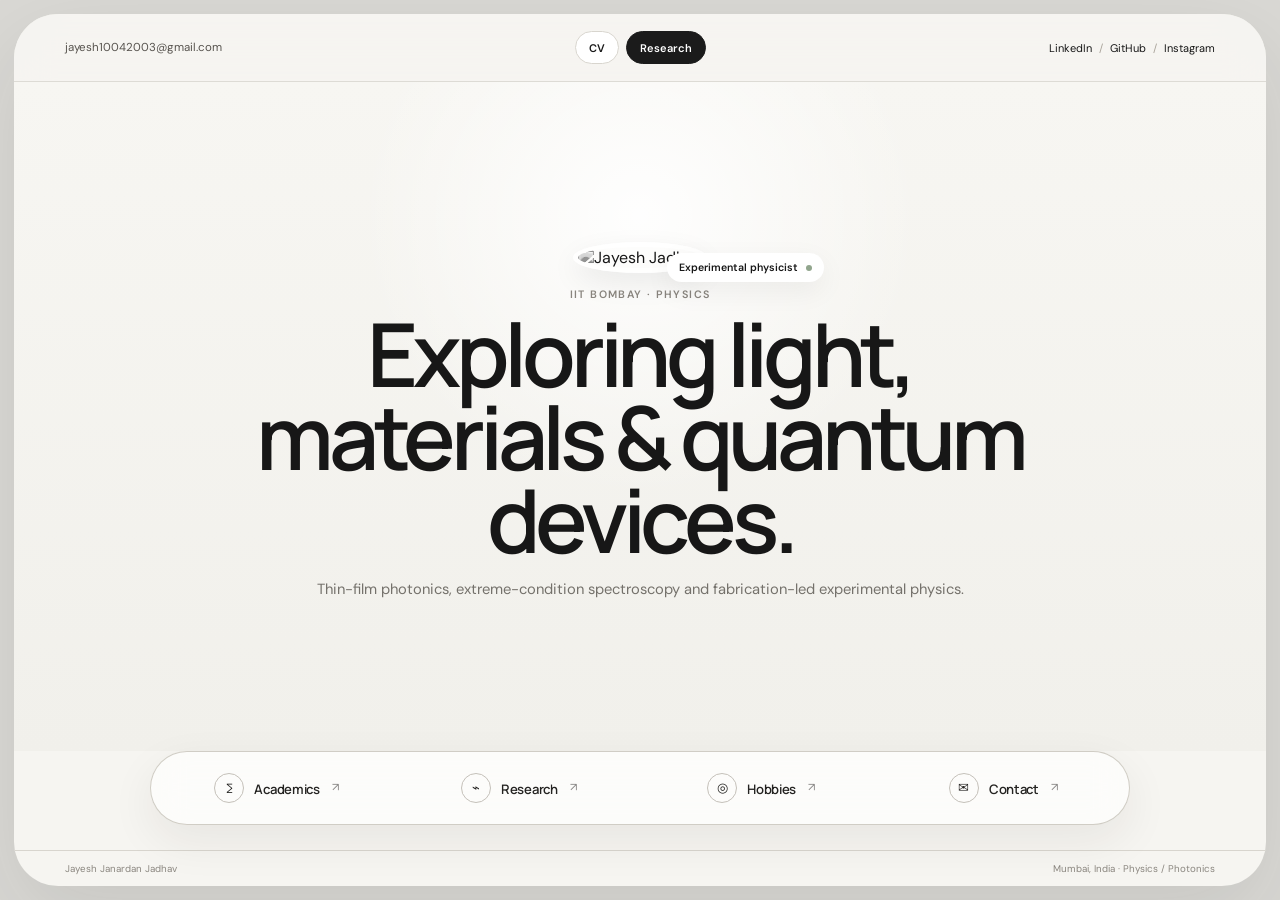
==== commit 52fdc70b: "Use compact home navigation dock" ====
--- a/index.html
+++ b/index.html
@@ -15,6 +15,7 @@
   <link rel="preconnect" href="https://fonts.googleapis.com"><link rel="preconnect" href="https://fonts.gstatic.com" crossorigin>
   <link href="https://fonts.googleapis.com/css2?family=DM+Sans:wght@400;500;600&family=Manrope:wght@400;500;600;700&display=swap" rel="stylesheet">
   <link rel="stylesheet" href="style.css" />
+  <link rel="stylesheet" href="home-nav-polish.css" />
 </head>
 <body class="home-page">
   <a class="skip-link" href="#main">Skip to content</a>
@@ -39,10 +40,10 @@
       </section>
 
       <nav class="home-section-nav" aria-label="Open portfolio section">
-        <a href="academics.html"><span class="section-icon">∑</span><div><small>01</small><strong>Academics</strong><em>Education · coursework · leadership</em></div><b>↗</b></a>
-        <a href="research.html"><span class="section-icon">⌁</span><div><small>02</small><strong>Research</strong><em>Thesis · BARC · INDUS-II · NQM</em></div><b>↗</b></a>
-        <a href="hobbies.html"><span class="section-icon">◎</span><div><small>03</small><strong>Hobbies</strong><em>Photography · art · swimming · trekking</em></div><b>↗</b></a>
-        <a href="contact.html"><span class="section-icon">✉</span><div><small>04</small><strong>Contact</strong><em>Email · LinkedIn · phone</em></div><b>↗</b></a>
+        <a href="academics.html"><span class="section-icon" aria-hidden="true">∑</span><strong>Academics</strong><b aria-hidden="true">↗</b></a>
+        <a href="research.html"><span class="section-icon" aria-hidden="true">⌁</span><strong>Research</strong><b aria-hidden="true">↗</b></a>
+        <a href="hobbies.html"><span class="section-icon" aria-hidden="true">◎</span><strong>Hobbies</strong><b aria-hidden="true">↗</b></a>
+        <a href="contact.html"><span class="section-icon" aria-hidden="true">✉</span><strong>Contact</strong><b aria-hidden="true">↗</b></a>
       </nav>
     </main>
 
--- a/style.css
+++ b/style.css
@@ -1,37 +1,69 @@
 :root{
   --bg:#d9d8d4;
-  --paper:#f5f4f0;
+  --paper:#f6f5f1;
   --paper-2:#efeee9;
-  --ink:#161616;
-  --muted:#77746e;
-  --line:#d9d7d1;
-  --soft:#e9e7e1;
-  --accent:#dfe6df;
-  --radius:34px;
-  --shadow:0 30px 80px rgba(35,35,35,.08);
-  --pad:clamp(22px,4.5vw,70px);
+  --ink:#171717;
+  --muted:#74716b;
+  --line:#d8d5ce;
+  --blue:#6476af;
+  --green:#91a58d;
+  --shadow:0 30px 85px rgba(35,35,35,.09);
+  --pad:clamp(22px,4vw,62px);
 }
 *{box-sizing:border-box}
-html{scroll-behavior:smooth;background:var(--bg)}
+html{background:var(--bg);scroll-behavior:smooth}
 body{margin:0;background:var(--bg);color:var(--ink);font-family:"DM Sans",Arial,sans-serif;-webkit-font-smoothing:antialiased;text-rendering:optimizeLegibility}
-a{color:inherit}
-img{max-width:100%}
-button,a,summary{-webkit-tap-highlight-color:transparent}
-.skip-link{position:fixed;left:12px;top:-60px;z-index:99;padding:10px 14px;border-radius:12px;background:#111;color:#fff;text-decoration:none}.skip-link:focus{top:12px}
-.page-shell{width:min(1450px,calc(100% - 46px));margin:38px auto;background:var(--paper);border-radius:48px;overflow:hidden;box-shadow:var(--shadow)}
-.topbar{position:sticky;top:0;z-index:20;display:grid;grid-template-columns:1fr auto 1fr;align-items:center;gap:20px;padding:24px var(--pad);background:rgba(245,244,240,.9);backdrop-filter:blur(18px);border-bottom:1px solid rgba(217,215,209,.75)}
-.contact-mini{font-size:.76rem;text-decoration:none;color:#55514d}.top-actions{display:flex;gap:8px}.pill{display:inline-flex;min-height:34px;align-items:center;padding:0 14px;border:1px solid var(--line);border-radius:999px;background:#fff;text-decoration:none;font-size:.72rem;font-weight:600}.pill-dark{background:#1b1b1b;color:#fff;border-color:#1b1b1b}.social-nav{justify-self:end;display:flex;gap:8px;align-items:center;font-size:.72rem}.social-nav a{text-decoration:none}.social-nav span{color:#aaa}
-.section-card{margin:0 0 28px;background:var(--paper-2);border-radius:0 0 42px 42px}.hero{min-height:620px;display:grid;place-items:center;padding:90px var(--pad) 105px;border-radius:0 0 42px 42px;background:linear-gradient(180deg,#f5f4f0 0%,#efeee9 100%)}.hero-inner{max-width:860px;text-align:center}.avatar-wrap{position:relative;width:max-content;margin:0 auto 22px}.avatar{width:78px;height:78px;border-radius:50%;object-fit:cover;filter:grayscale(1);border:6px solid rgba(255,255,255,.85);box-shadow:0 12px 30px rgba(0,0,0,.08)}.status-chip{position:absolute;left:56px;top:32px;white-space:nowrap;padding:8px 12px;border-radius:999px;background:#fff;box-shadow:0 8px 26px rgba(0,0,0,.06);font-size:.67rem;font-weight:600}.status-chip i{display:inline-block;width:6px;height:6px;margin-left:5px;border-radius:50%;background:#8ca284}.eyebrow{margin:0 0 14px;font-size:.7rem;letter-spacing:.12em;text-transform:uppercase;color:#8a867f;font-weight:600}.hero h1,.section-heading h2,.contact-inner h2,.intro-block h2,.education-section h2,.toolkit h2{margin:0;font-family:"Manrope",sans-serif;font-weight:600;letter-spacing:-.055em;line-height:.96}.hero h1{font-size:clamp(3rem,6.7vw,6.9rem)}.hero-copy{max-width:680px;margin:26px auto 0;color:#6c6963;font-size:clamp(1rem,1.55vw,1.28rem);line-height:1.55}.hero-cta,.contact-buttons{display:flex;justify-content:center;flex-wrap:wrap;gap:10px;margin-top:34px}.cta{display:inline-flex;gap:18px;align-items:center;min-height:48px;padding:0 20px;border:1px solid var(--line);border-radius:999px;background:#fff;text-decoration:none;font-size:.78rem;font-weight:600;transition:transform .2s ease,background .2s ease}.cta:hover{transform:translateY(-2px)}.cta-dark{background:#181818;color:#fff;border-color:#181818}.cta span{font-size:1rem}
-.affiliation-strip{display:grid;grid-template-columns:repeat(5,1fr);align-items:center;gap:18px;padding:34px var(--pad);border-bottom:1px solid var(--line);font-family:"Manrope",sans-serif;font-size:.72rem;font-weight:700;letter-spacing:.04em;text-align:center;color:#5d5a55}.affiliation-strip span{padding:12px 8px;border-right:1px solid var(--line)}.affiliation-strip span:last-child{border-right:0}
-.intro-block,.education-section,.development-section,.life-section{padding:110px var(--pad)}.intro-block{text-align:center}.intro-block h2,.education-section h2,.toolkit h2{font-size:clamp(2rem,4.2vw,4.5rem)}.capability-grid{display:grid;grid-template-columns:repeat(4,1fr);gap:34px;margin-top:72px;text-align:left}.capability-grid article{padding-top:18px;border-top:1px solid var(--line)}.line-icon,.life-icon{display:grid;width:34px;height:34px;place-items:center;margin-bottom:24px;border:1px solid #cfcac2;border-radius:10px;font-size:1rem}.capability-grid h3,.life-grid h3,.tool-grid h3{margin:0 0 10px;font-size:.92rem}.capability-grid p,.life-grid p,.tool-grid p{margin:0;color:var(--muted);font-size:.84rem;line-height:1.55}
-.research-section,.projects-section,.toolkit,.contact-section{padding:95px var(--pad);border-radius:42px;background:#ecebe6}.section-heading{display:grid;grid-template-columns:1.25fr .75fr;gap:60px;align-items:end;margin-bottom:56px}.section-heading.compact{grid-template-columns:1fr;margin-bottom:48px}.section-heading h2,.contact-inner h2{font-size:clamp(2.25rem,4.8vw,5rem)}.section-heading>p{max-width:500px;margin:0 0 6px;color:var(--muted);line-height:1.55}.research-grid{display:grid;grid-template-columns:repeat(2,1fr);gap:16px}.research-card{display:flex;min-height:360px;flex-direction:column;overflow:hidden;border:1px solid #d7d4cd;border-radius:26px;background:#f6f5f1}.research-card.featured{grid-row:span 2}.card-topline{display:flex;justify-content:space-between;gap:20px;padding:18px 22px;border-bottom:1px solid var(--line);color:#8d8880;font-size:.67rem;text-transform:uppercase;letter-spacing:.08em}.research-body{padding:28px}.research-body h3{margin:0 0 16px;font-family:"Manrope",sans-serif;font-size:clamp(1.5rem,2.5vw,2.6rem);line-height:1.03;letter-spacing:-.045em}.research-body>p:not(.eyebrow){margin:0;color:var(--muted);line-height:1.6;font-size:.9rem}.tags{display:flex;flex-wrap:wrap;gap:7px;margin-top:22px}.tags span{padding:7px 10px;border:1px solid #d6d3cc;border-radius:999px;background:#fff;font-size:.67rem;color:#6f6b65}.card-links{display:flex;gap:18px;margin-top:24px}.card-links a{font-size:.74rem;font-weight:600;text-decoration:none;border-bottom:1px solid #bbb;padding-bottom:2px}.research-visual{position:relative;height:280px;background:linear-gradient(135deg,#d5ded8,#d7dfeb 55%,#ebe1d8);overflow:hidden}.optic-visual i{position:absolute;left:7%;right:7%;height:1px;background:#fff;transform-origin:left center}.optic-visual i:nth-child(1){top:34%;transform:rotate(6deg)}.optic-visual i:nth-child(2){top:42%;transform:rotate(2deg)}.optic-visual i:nth-child(3){top:50%;transform:rotate(-3deg)}.optic-visual b{position:absolute;left:54%;top:16%;width:1px;height:68%;background:rgba(255,255,255,.85);box-shadow:8px 0 0 rgba(255,255,255,.55),16px 0 0 rgba(255,255,255,.35)}
-.education-list{border-top:1px solid var(--line)}.edu-item{display:grid;grid-template-columns:140px 1fr 190px;gap:35px;padding:42px 0;border-bottom:1px solid var(--line);align-items:start}.edu-year{font-size:.78rem;color:var(--muted)}.institution-line{display:flex;gap:16px;align-items:flex-start}.institution-mark{display:grid;width:44px;height:44px;place-items:center;border:1px solid #cbc8c1;border-radius:50%;font-size:.64rem;font-weight:700}.institution-line h3{margin:0 0 5px;font-family:"Manrope",sans-serif;font-size:clamp(1.45rem,2.7vw,2.8rem);letter-spacing:-.045em;line-height:1}.institution-line p{margin:0;color:#6075b8;font-size:1rem}.edu-note{margin:22px 0 0;color:var(--muted);line-height:1.55}.edu-main details{margin-top:18px}.edu-main summary{cursor:pointer;font-size:.74rem;font-weight:600}.details-body{padding:12px 0 0;color:var(--muted);font-size:.78rem;line-height:1.6}.edu-metric{text-align:right}.edu-metric strong{display:block;font-family:"Manrope",sans-serif;font-size:2rem;letter-spacing:-.04em}.edu-metric span{font-size:.7rem;color:var(--muted)}.metric-row{display:grid;grid-template-columns:repeat(4,1fr);margin-top:34px;border:1px solid var(--line);border-radius:24px;overflow:hidden}.metric-row div{padding:26px;border-right:1px solid var(--line)}.metric-row div:last-child{border-right:0}.metric-row strong{display:block;font-family:"Manrope",sans-serif;font-size:1.75rem}.metric-row span{display:block;margin-top:6px;color:var(--muted);font-size:.72rem;line-height:1.4}
-.project-grid{display:grid;grid-template-columns:repeat(3,1fr);gap:14px}.project-card{min-height:260px;display:flex;flex-direction:column;justify-content:flex-end;overflow:hidden;border:1px solid #d7d4cd;border-radius:24px;background:#f7f6f2}.project-card img{width:100%;height:210px;object-fit:cover;filter:saturate(.78) contrast(.96)}.project-card>div{padding:22px}.project-card span{font-size:.64rem;letter-spacing:.08em;text-transform:uppercase;color:#7888bd}.project-card h3{margin:9px 0 10px;font-family:"Manrope",sans-serif;font-size:1.35rem;line-height:1.05;letter-spacing:-.035em}.project-card p{margin:0;color:var(--muted);font-size:.78rem;line-height:1.5}
-.timeline-clean{border-top:1px solid var(--line)}.timeline-clean details{border-bottom:1px solid var(--line)}.timeline-clean summary{display:grid;grid-template-columns:110px 230px 1fr 30px;gap:20px;align-items:center;padding:24px 0;cursor:pointer;list-style:none}.timeline-clean summary::-webkit-details-marker{display:none}.timeline-clean time,.timeline-clean span{font-size:.72rem;color:var(--muted)}.timeline-clean strong{font-family:"Manrope",sans-serif;font-size:1.15rem;font-weight:600;letter-spacing:-.02em}.timeline-clean b{font-size:1.2rem;font-weight:400}.timeline-clean details[open] b{transform:rotate(45deg)}.timeline-clean details>p{max-width:780px;margin:0 0 24px 360px;color:var(--muted);font-size:.84rem;line-height:1.55}
-.tool-grid{display:grid;grid-template-columns:repeat(4,1fr);border:1px solid #d7d4cd;border-radius:24px;overflow:hidden;background:#f6f5f1}.tool-grid>div{padding:28px;border-right:1px solid var(--line)}.tool-grid>div:last-child{border-right:0}.tool-grid>div>span{display:block;margin-bottom:38px;font-size:.68rem;color:#8c88bd}.life-grid{display:grid;grid-template-columns:repeat(4,1fr);gap:14px;margin-top:45px}.life-grid article{padding:24px;border:1px solid var(--line);border-radius:22px;background:#f7f6f2}.photo-strip{display:grid;grid-template-columns:repeat(4,1fr);gap:10px;margin-top:20px}.photo-strip img{width:100%;height:230px;object-fit:cover;border-radius:18px;filter:saturate(.84)}
-.contact-section{text-align:center}.contact-inner{max-width:800px;margin:auto}.contact-symbol{display:grid;width:62px;height:62px;margin:0 auto 24px;place-items:center;border-radius:50%;background:#fff;border:1px solid var(--line);font-size:1.3rem}.contact-inner>p:not(.eyebrow){max-width:620px;margin:24px auto 0;color:var(--muted);line-height:1.55}
-footer{display:flex;justify-content:space-between;gap:20px;padding:26px var(--pad);font-size:.68rem;color:#85817a}footer nav{display:flex;gap:8px}footer a{text-decoration:none}
-.reveal{opacity:0;transform:translateY(14px);transition:opacity .65s ease,transform .65s cubic-bezier(.2,.7,.2,1)}.reveal.visible{opacity:1;transform:none}
-@media(max-width:980px){.page-shell{width:min(100% - 22px,1450px);margin:12px auto;border-radius:30px}.topbar{grid-template-columns:1fr auto}.social-nav{display:none}.contact-mini{font-size:.68rem}.hero{min-height:540px}.affiliation-strip{grid-template-columns:repeat(3,1fr)}.affiliation-strip span{border:0}.capability-grid,.tool-grid,.life-grid{grid-template-columns:repeat(2,1fr)}.research-grid{grid-template-columns:1fr}.research-card.featured{grid-row:auto}.edu-item{grid-template-columns:100px 1fr}.edu-metric{grid-column:2;text-align:left}.metric-row{grid-template-columns:repeat(2,1fr)}.metric-row div:nth-child(2){border-right:0}.project-grid{grid-template-columns:repeat(2,1fr)}.timeline-clean summary{grid-template-columns:90px 170px 1fr 24px}.timeline-clean details>p{margin-left:280px}.photo-strip{grid-template-columns:repeat(2,1fr)}}
-@media(max-width:680px){:root{--pad:20px}.page-shell{width:calc(100% - 12px);margin:6px auto;border-radius:24px}.topbar{position:relative;padding:16px 18px}.contact-mini{max-width:135px;overflow:hidden;text-overflow:ellipsis;white-space:nowrap}.pill{min-height:32px;padding:0 12px}.hero{min-height:auto;padding:72px 20px 76px}.status-chip{left:50px}.hero h1{font-size:clamp(2.75rem,13vw,4.8rem)}.hero-copy{font-size:.96rem}.affiliation-strip{grid-template-columns:1fr 1fr;padding:24px 18px}.affiliation-strip span{font-size:.62rem}.intro-block,.education-section,.development-section,.life-section,.research-section,.projects-section,.toolkit,.contact-section{padding:72px 20px}.section-heading{grid-template-columns:1fr;gap:18px;margin-bottom:38px}.section-heading>p{font-size:.86rem}.capability-grid,.life-grid,.tool-grid{grid-template-columns:1fr;gap:16px;margin-top:42px}.capability-grid article{padding:20px;border:1px solid var(--line);border-radius:20px}.research-card{min-height:0}.research-visual{height:210px}.edu-item{grid-template-columns:1fr;gap:15px;padding:30px 0}.edu-metric{grid-column:auto}.metric-row{grid-template-columns:1fr}.metric-row div{border-right:0;border-bottom:1px solid var(--line)}.metric-row div:last-child{border-bottom:0}.project-grid{grid-template-columns:1fr}.project-card{min-height:0}.timeline-clean summary{grid-template-columns:70px 1fr 24px;gap:10px}.timeline-clean summary span{grid-column:2}.timeline-clean summary strong{grid-column:2}.timeline-clean summary b{grid-column:3;grid-row:1/4}.timeline-clean details>p{margin:0 0 22px 80px}.tool-grid{border-radius:20px}.tool-grid>div{border-right:0;border-bottom:1px solid var(--line)}.tool-grid>div:last-child{border-bottom:0}.photo-strip{display:flex;overflow-x:auto;scroll-snap-type:x mandatory;padding-bottom:4px}.photo-strip img{flex:0 0 78vw;height:330px;scroll-snap-align:start}footer{flex-direction:column}}
-@media(prefers-reduced-motion:reduce){html{scroll-behavior:auto}.reveal{opacity:1;transform:none;transition:none}.cta{transition:none}}
+a{color:inherit}img{max-width:100%}button,a,summary{-webkit-tap-highlight-color:transparent}.skip-link{position:fixed;left:12px;top:-60px;z-index:100;padding:10px 14px;border-radius:12px;background:#111;color:#fff;text-decoration:none}.skip-link:focus{top:12px}
+.page-shell{width:min(1460px,calc(100% - 28px));margin:14px auto;background:var(--paper);border-radius:44px;overflow:hidden;box-shadow:var(--shadow)}
+.inner-shell{min-height:calc(100dvh - 28px)}
+.topbar{position:sticky;top:0;z-index:20;display:flex;align-items:center;justify-content:space-between;gap:24px;padding:17px var(--pad);border-bottom:1px solid rgba(216,213,206,.8);background:rgba(246,245,241,.91);backdrop-filter:blur(18px) saturate(140%);-webkit-backdrop-filter:blur(18px) saturate(140%)}
+.home-topbar{display:grid;grid-template-columns:1fr auto 1fr}
+.contact-mini{font-size:.72rem;color:#57534e;text-decoration:none}.top-actions{display:flex;gap:7px}.pill,.nav-pill{display:inline-flex;align-items:center;justify-content:center;min-height:33px;padding:0 13px;border:1px solid var(--line);border-radius:999px;background:#fff;text-decoration:none;font-size:.69rem;font-weight:600;white-space:nowrap;transition:transform .18s ease,background .18s ease,border-color .18s ease}.pill:hover,.nav-pill:hover{transform:translateY(-1px);border-color:#aaa59c}.pill-dark,.nav-pill.active{border-color:#1b1b1b;background:#1b1b1b;color:#fff}.social-nav{justify-self:end;display:flex;align-items:center;gap:7px;font-size:.69rem}.social-nav a{text-decoration:none}.social-nav span{color:#aaa49b}
+.brand-mini{display:flex;flex-direction:column;gap:2px;text-decoration:none}.brand-mini strong{font-family:"Manrope",sans-serif;font-size:.82rem;letter-spacing:-.02em}.brand-mini span{color:var(--muted);font-size:.62rem}.page-nav{display:flex;align-items:center;gap:6px;overflow-x:auto;scrollbar-width:none}.page-nav::-webkit-scrollbar{display:none}
+
+/* One-view home */
+.home-page{overflow:hidden}.home-shell{height:calc(100dvh - 28px);display:grid;grid-template-rows:auto minmax(0,1fr) auto}.home-main{min-height:0;display:grid;grid-template-rows:minmax(0,1fr) auto}.home-hero{min-height:0;display:grid;place-items:center;padding:clamp(22px,4vh,48px) var(--pad) clamp(18px,3vh,34px);background:radial-gradient(circle at 50% 20%,rgba(255,255,255,.92),transparent 34%),linear-gradient(180deg,#f7f6f2,#f1f0eb)}.hero-inner{width:min(920px,100%);text-align:center}.avatar-wrap{position:relative;width:max-content;margin:0 auto clamp(10px,1.6vh,18px)}.avatar{width:clamp(58px,7vh,76px);height:clamp(58px,7vh,76px);border-radius:50%;object-fit:cover;filter:grayscale(1);border:5px solid rgba(255,255,255,.86);box-shadow:0 10px 28px rgba(0,0,0,.08)}.status-chip{position:absolute;left:70%;top:35%;white-space:nowrap;padding:8px 12px;border-radius:999px;background:#fff;box-shadow:0 9px 28px rgba(0,0,0,.06);font-size:.66rem;font-weight:600}.status-chip i{display:inline-block;width:6px;height:6px;margin-left:5px;border-radius:50%;background:var(--green)}.eyebrow{margin:0 0 11px;color:#89857e;font-size:.67rem;font-weight:600;letter-spacing:.13em;text-transform:uppercase}.home-hero h1,.page-intro h1,.section-heading h2,.contact-card-main h1{margin:0;font-family:"Manrope",sans-serif;font-weight:600;letter-spacing:-.06em;line-height:.94}.home-hero h1{font-size:clamp(2.9rem,min(6.9vw,9.8vh),6.5rem)}.hero-copy{max-width:690px;margin:clamp(13px,2vh,20px) auto 0;color:var(--muted);font-size:clamp(.88rem,1.15vw,1.08rem);line-height:1.45}.home-section-nav{display:grid;grid-template-columns:repeat(4,1fr);border-top:1px solid var(--line);background:#faf9f6}.home-section-nav>a{position:relative;display:grid;grid-template-columns:42px 1fr auto;gap:14px;align-items:center;min-height:108px;padding:18px 20px;border-right:1px solid var(--line);text-decoration:none;transition:background .2s ease,transform .2s ease}.home-section-nav>a:last-child{border-right:0}.home-section-nav>a:hover{background:#fff}.section-icon{display:grid;width:38px;height:38px;place-items:center;border:1px solid #cecac2;border-radius:12px;font-family:"Manrope",sans-serif;font-size:1rem}.home-section-nav div{display:flex;min-width:0;flex-direction:column}.home-section-nav small{color:var(--blue);font-size:.59rem;letter-spacing:.08em}.home-section-nav strong{margin-top:3px;font-family:"Manrope",sans-serif;font-size:1rem;letter-spacing:-.03em}.home-section-nav em{margin-top:4px;overflow:hidden;color:var(--muted);font-size:.64rem;font-style:normal;text-overflow:ellipsis;white-space:nowrap}.home-section-nav b{font-weight:400}.home-footer{display:flex;justify-content:space-between;padding:11px var(--pad);border-top:1px solid var(--line);color:#8a867f;font-size:.61rem}
+
+/* Inner page structure */
+.page-intro{padding:clamp(64px,9vw,118px) var(--pad) clamp(54px,7vw,88px);border-bottom:1px solid var(--line)}.page-intro h1{max-width:1000px;font-size:clamp(3rem,6.3vw,6.5rem)}.page-intro>p:last-of-type{max-width:720px;margin:26px 0 0;color:var(--muted);font-size:clamp(.96rem,1.4vw,1.16rem);line-height:1.58}.intro-actions{display:flex;flex-wrap:wrap;gap:9px;margin-top:28px}.cta{display:inline-flex;align-items:center;gap:12px;min-height:44px;padding:0 18px;border:1px solid var(--line);border-radius:999px;background:#fff;text-decoration:none;font-size:.74rem;font-weight:600;transition:transform .18s ease}.cta:hover{transform:translateY(-2px)}.cta-dark{border-color:#191919;background:#191919;color:#fff}.content-section{padding:clamp(68px,8vw,110px) var(--pad)}.soft-section{background:var(--paper-2);border-radius:36px}.section-heading{display:grid;grid-template-columns:minmax(0,1.15fr) minmax(260px,.85fr);gap:50px;align-items:end;margin-bottom:44px}.section-heading.compact{grid-template-columns:1fr}.section-heading h2{font-size:clamp(2.2rem,4.4vw,4.6rem)}.section-heading>p{max-width:480px;margin:0 0 5px;color:var(--muted);font-size:.88rem;line-height:1.55}
+
+/* Education */
+.education-list{border-top:1px solid var(--line)}.edu-item{display:grid;grid-template-columns:120px 1fr 170px;gap:32px;align-items:start;padding:34px 0;border-bottom:1px solid var(--line)}.edu-year{color:var(--muted);font-size:.76rem}.institution-line{display:flex;gap:15px;align-items:flex-start}.institution-mark{display:grid;flex:0 0 42px;width:42px;height:42px;place-items:center;border:1px solid #cac6bf;border-radius:50%;font-size:.62rem;font-weight:700}.institution-line h3{margin:0 0 5px;font-family:"Manrope",sans-serif;font-size:clamp(1.45rem,2.5vw,2.6rem);letter-spacing:-.05em;line-height:1}.institution-line p{margin:0;color:var(--blue);font-size:.95rem}.edu-note{max-width:750px;margin:18px 0 0;color:var(--muted);font-size:.85rem;line-height:1.55}.edu-main details{margin-top:15px}.edu-main summary{cursor:pointer;font-size:.72rem;font-weight:600}.details-body{padding-top:10px;color:var(--muted);font-size:.76rem;line-height:1.6}.edu-metric{text-align:right}.edu-metric strong{display:block;font-family:"Manrope",sans-serif;font-size:1.8rem;letter-spacing:-.045em}.edu-metric span{font-size:.66rem;color:var(--muted)}.metric-row{display:grid;grid-template-columns:repeat(4,1fr);margin-top:28px;border:1px solid var(--line);border-radius:22px;overflow:hidden}.metric-row>div{padding:22px;border-right:1px solid var(--line)}.metric-row>div:last-child{border-right:0}.metric-row strong{display:block;font-family:"Manrope",sans-serif;font-size:1.55rem}.metric-row span{display:block;margin-top:5px;color:var(--muted);font-size:.67rem;line-height:1.4}
+.timeline-clean{border-top:1px solid var(--line)}.timeline-clean details{border-bottom:1px solid var(--line)}.timeline-clean summary{display:grid;grid-template-columns:105px 170px 1fr 24px;gap:18px;align-items:center;padding:20px 0;cursor:pointer;list-style:none}.timeline-clean summary::-webkit-details-marker{display:none}.timeline-clean time,.timeline-clean span{color:var(--muted);font-size:.68rem}.timeline-clean strong{font-family:"Manrope",sans-serif;font-size:1.04rem;letter-spacing:-.02em}.timeline-clean b{font-size:1.1rem;font-weight:400;transition:transform .2s ease}.timeline-clean details[open] b{transform:rotate(45deg)}.timeline-clean details>p{max-width:720px;margin:0 0 20px 293px;color:var(--muted);font-size:.79rem;line-height:1.55}
+
+/* Research */
+.research-grid{display:grid;grid-template-columns:repeat(2,1fr);gap:14px}.research-card{display:flex;min-height:330px;flex-direction:column;overflow:hidden;border:1px solid #d6d2cb;border-radius:24px;background:#f7f6f2}.research-card.featured{grid-row:span 2}.card-topline{display:flex;justify-content:space-between;gap:14px;padding:16px 20px;border-bottom:1px solid var(--line);color:#8a867f;font-size:.63rem;letter-spacing:.08em;text-transform:uppercase}.research-body{padding:24px}.research-body h3{margin:0 0 13px;font-family:"Manrope",sans-serif;font-size:clamp(1.35rem,2.25vw,2.35rem);letter-spacing:-.045em;line-height:1.05}.research-body>p:not(.eyebrow){margin:0;color:var(--muted);font-size:.82rem;line-height:1.58}.tags{display:flex;flex-wrap:wrap;gap:6px;margin-top:18px}.tags span{padding:6px 9px;border:1px solid #d5d1c9;border-radius:999px;background:#fff;color:#6f6a64;font-size:.62rem}.card-links{display:flex;gap:16px;margin-top:20px}.card-links a{border-bottom:1px solid #b9b4ab;padding-bottom:2px;text-decoration:none;font-size:.69rem;font-weight:600}.research-visual{position:relative;height:230px;overflow:hidden;background:linear-gradient(135deg,#d2ddd7,#d7dfeb 55%,#e9dfd4)}.optic-visual i{position:absolute;left:7%;right:7%;height:1px;background:#fff;transform-origin:left center}.optic-visual i:nth-child(1){top:34%;transform:rotate(6deg)}.optic-visual i:nth-child(2){top:43%;transform:rotate(2deg)}.optic-visual i:nth-child(3){top:52%;transform:rotate(-3deg)}.optic-visual b{position:absolute;left:54%;top:15%;width:1px;height:70%;background:rgba(255,255,255,.85);box-shadow:8px 0 0 rgba(255,255,255,.55),16px 0 0 rgba(255,255,255,.3)}
+.project-grid{display:grid;grid-template-columns:repeat(3,1fr);gap:12px}.project-card{display:flex;min-height:230px;flex-direction:column;justify-content:flex-end;overflow:hidden;border:1px solid #d6d2cb;border-radius:22px;background:#f8f7f3}.project-card img{width:100%;height:180px;object-fit:cover;filter:saturate(.8) contrast(.97)}.project-card>div{padding:19px}.project-card span{color:var(--blue);font-size:.61rem;letter-spacing:.08em;text-transform:uppercase}.project-card h3{margin:8px 0 9px;font-family:"Manrope",sans-serif;font-size:1.22rem;letter-spacing:-.035em;line-height:1.05}.project-card p{margin:0;color:var(--muted);font-size:.72rem;line-height:1.48}.tool-grid{display:grid;grid-template-columns:repeat(4,1fr);overflow:hidden;border:1px solid #d6d2cb;border-radius:22px;background:#f8f7f3}.tool-grid>div{padding:24px;border-right:1px solid var(--line)}.tool-grid>div:last-child{border-right:0}.tool-grid>div>span{display:block;margin-bottom:28px;color:var(--blue);font-size:.64rem}.tool-grid h3{margin:0 0 8px;font-size:.88rem}.tool-grid p{margin:0;color:var(--muted);font-size:.76rem;line-height:1.52}
+
+/* Hobbies */
+.quote-small{max-width:400px;margin:0;color:#34322f;font-family:"Manrope",sans-serif;font-size:clamp(1.3rem,2.3vw,2.2rem);font-style:normal;letter-spacing:-.04em;line-height:1.1}.quote-small cite{display:block;margin-top:8px;color:var(--muted);font-family:"DM Sans",sans-serif;font-size:.62rem;font-style:normal;letter-spacing:.08em;text-transform:uppercase}.life-grid{display:grid;grid-template-columns:repeat(4,1fr);gap:12px}.life-grid article{padding:24px;border:1px solid var(--line);border-radius:22px;background:#f8f7f3}.life-icon{display:grid;width:36px;height:36px;place-items:center;margin-bottom:26px;border:1px solid #cbc7bf;border-radius:11px}.life-grid h3{margin:0 0 8px;font-size:.9rem}.life-grid p{margin:0;color:var(--muted);font-size:.76rem;line-height:1.52}.photo-strip{display:grid;grid-template-columns:repeat(4,1fr);gap:10px}.photo-strip img{width:100%;height:clamp(220px,28vw,390px);object-fit:cover;border-radius:20px;filter:saturate(.86)}
+
+/* Contact */
+.contact-shell{height:calc(100dvh - 28px);display:grid;grid-template-rows:auto 1fr auto}.contact-view{display:grid;place-items:center;min-height:0;padding:28px var(--pad)}.contact-card-main{width:min(980px,100%);text-align:center}.contact-symbol{display:grid;width:54px;height:54px;margin:0 auto 18px;place-items:center;border:1px solid var(--line);border-radius:50%;background:#fff}.contact-card-main h1{font-size:clamp(3rem,min(6vw,8vh),6rem)}.contact-card-main>p:not(.eyebrow){max-width:650px;margin:18px auto 0;color:var(--muted);font-size:.9rem;line-height:1.55}.contact-grid{display:grid;grid-template-columns:repeat(2,1fr);gap:9px;margin-top:28px}.contact-option{display:grid;grid-template-columns:38px 1fr auto;gap:13px;align-items:center;padding:15px 17px;border:1px solid var(--line);border-radius:18px;background:#fff;text-align:left;text-decoration:none;transition:transform .18s ease,background .18s ease}.contact-option:hover{transform:translateY(-2px);background:#fbfaf7}.contact-option.primary{background:#181818;color:#fff;border-color:#181818}.contact-option>span{display:grid;width:34px;height:34px;place-items:center;border:1px solid currentColor;border-radius:10px;font-size:.76rem}.contact-option div{display:flex;min-width:0;flex-direction:column}.contact-option small{opacity:.62;font-size:.6rem;text-transform:uppercase;letter-spacing:.08em}.contact-option strong{margin-top:3px;overflow:hidden;font-size:.78rem;text-overflow:ellipsis;white-space:nowrap}.contact-option b{font-weight:400}
+footer{display:flex;justify-content:space-between;gap:18px;padding:20px var(--pad);border-top:1px solid var(--line);color:#85817a;font-size:.64rem}footer a{text-decoration:none}
+.reveal{opacity:0;transform:translateY(12px);transition:opacity .6s ease,transform .6s cubic-bezier(.2,.7,.2,1)}.reveal.visible{opacity:1;transform:none}
+
+@media(max-width:980px){
+  .page-shell{width:calc(100% - 16px);margin:8px auto;border-radius:30px}.home-shell,.contact-shell{height:calc(100dvh - 16px)}
+  .social-nav{display:none}.home-topbar{grid-template-columns:1fr auto}.top-actions{justify-self:end}
+  .home-section-nav{grid-template-columns:repeat(2,1fr)}.home-section-nav>a{min-height:90px}.home-section-nav>a:nth-child(2){border-right:0}.home-section-nav>a:nth-child(-n+2){border-bottom:1px solid var(--line)}
+  .page-nav{max-width:65vw}.research-grid{grid-template-columns:1fr}.research-card.featured{grid-row:auto}.project-grid{grid-template-columns:repeat(2,1fr)}.tool-grid,.life-grid{grid-template-columns:repeat(2,1fr)}.tool-grid>div:nth-child(2){border-right:0}.tool-grid>div:nth-child(-n+2){border-bottom:1px solid var(--line)}
+  .edu-item{grid-template-columns:90px 1fr}.edu-metric{grid-column:2;text-align:left}.metric-row{grid-template-columns:repeat(2,1fr)}.metric-row>div:nth-child(2){border-right:0}.metric-row>div:nth-child(-n+2){border-bottom:1px solid var(--line)}
+  .timeline-clean summary{grid-template-columns:82px 145px 1fr 22px}.timeline-clean details>p{margin-left:245px}.photo-strip{grid-template-columns:repeat(2,1fr)}
+}
+@media(max-width:680px){
+  :root{--pad:18px}.page-shell{width:calc(100% - 8px);margin:4px auto;border-radius:22px}.home-shell,.contact-shell{height:calc(100dvh - 8px)}
+  .topbar{padding:12px 14px}.contact-mini{max-width:130px;overflow:hidden;text-overflow:ellipsis;white-space:nowrap}.pill{min-height:30px;padding:0 11px;font-size:.64rem}.brand-mini span{display:none}.brand-mini strong{font-size:.75rem}.page-nav{max-width:72vw;gap:5px}.nav-pill{min-height:30px;padding:0 10px;font-size:.62rem}
+  .home-hero{padding:14px 18px 12px}.avatar{width:54px;height:54px}.status-chip{left:63%;top:34%;padding:7px 10px;font-size:.59rem}.home-hero .eyebrow{margin-bottom:8px}.home-hero h1{font-size:clamp(2.35rem,min(11vw,7.2vh),4.2rem)}.hero-copy{max-width:510px;margin-top:10px;font-size:.8rem;line-height:1.35}.home-section-nav{grid-template-columns:1fr 1fr}.home-section-nav>a{grid-template-columns:32px 1fr auto;gap:9px;min-height:74px;padding:11px 12px}.section-icon{width:30px;height:30px;border-radius:9px;font-size:.82rem}.home-section-nav strong{font-size:.84rem}.home-section-nav em{font-size:.56rem}.home-footer{padding:8px 14px;font-size:.55rem}
+  .page-intro{padding:52px 18px 48px}.page-intro h1{font-size:clamp(2.6rem,12vw,4.8rem)}.page-intro>p:last-of-type{margin-top:18px;font-size:.9rem}.content-section{padding:58px 18px}.soft-section{border-radius:25px}.section-heading{grid-template-columns:1fr;gap:18px;margin-bottom:34px}.section-heading h2{font-size:clamp(2.1rem,10vw,3.7rem)}
+  .edu-item{grid-template-columns:1fr;gap:12px;padding:28px 0}.edu-metric{grid-column:auto}.metric-row{grid-template-columns:1fr 1fr}.metric-row>div{padding:18px}.institution-line h3{font-size:1.55rem}.timeline-clean summary{grid-template-columns:65px 1fr 22px;gap:12px}.timeline-clean summary span{display:none}.timeline-clean strong{font-size:.9rem}.timeline-clean details>p{margin:0 0 18px 77px;font-size:.75rem}
+  .project-grid,.tool-grid,.life-grid{grid-template-columns:1fr}.project-card{min-height:0}.tool-grid>div{border-right:0;border-bottom:1px solid var(--line)}.tool-grid>div:last-child{border-bottom:0}.photo-strip{display:flex;gap:10px;overflow-x:auto;scroll-snap-type:x mandatory;scrollbar-width:none}.photo-strip::-webkit-scrollbar{display:none}.photo-strip img{flex:0 0 78vw;height:54vh;scroll-snap-align:start}
+  .contact-view{padding:18px}.contact-card-main h1{font-size:clamp(2.6rem,min(11.5vw,7vh),4.4rem)}.contact-grid{grid-template-columns:1fr;gap:7px;margin-top:18px}.contact-option{padding:11px 13px}.contact-card-main>p:not(.eyebrow){font-size:.78rem}.contact-symbol{width:46px;height:46px;margin-bottom:12px}footer{padding:14px 18px;font-size:.58rem}
+}
+@media(max-width:430px){
+  .home-footer span:last-child{display:none}.home-section-nav em{display:none}.home-section-nav>a{min-height:68px}.home-hero h1{font-size:clamp(2.15rem,min(10.5vw,6.7vh),3.55rem)}.hero-copy{font-size:.76rem}.status-chip{left:55%}.page-nav{max-width:70vw}.nav-pill{padding:0 9px}
+}
+@media(max-height:700px) and (min-width:681px){
+  .home-hero{padding-top:14px;padding-bottom:10px}.avatar{width:52px;height:52px}.status-chip{padding:6px 10px}.home-hero h1{font-size:min(5.3vw,7.2vh)}.hero-copy{margin-top:10px;font-size:.82rem}.home-section-nav>a{min-height:82px}.home-footer{padding-top:7px;padding-bottom:7px}
+}
+@media(prefers-reduced-motion:reduce){html{scroll-behavior:auto}.reveal{opacity:1;transform:none;transition:none}.cta,.pill,.nav-pill,.contact-option,.home-section-nav>a{transition:none}}
--- a/home-nav-polish.css
+++ b/home-nav-polish.css
@@ -0,0 +1,98 @@
+/* Compact home navigation inspired by the reference's small pill controls. */
+.home-section-nav{
+  width:min(980px,calc(100% - 48px));
+  margin:0 auto clamp(18px,2.8vh,28px);
+  padding:7px;
+  display:grid;
+  grid-template-columns:repeat(4,1fr);
+  gap:5px;
+  border:1px solid rgba(205,201,193,.92);
+  border-radius:999px;
+  background:rgba(255,255,255,.68);
+  box-shadow:0 16px 46px rgba(36,34,30,.07);
+  backdrop-filter:blur(18px) saturate(135%);
+  -webkit-backdrop-filter:blur(18px) saturate(135%);
+}
+.home-section-nav>a{
+  position:relative;
+  min-width:0;
+  min-height:58px;
+  padding:0 15px;
+  display:flex;
+  align-items:center;
+  justify-content:center;
+  gap:10px;
+  border:0!important;
+  border-radius:999px;
+  background:transparent;
+  text-decoration:none;
+  color:#242321;
+  transition:background .22s ease,color .22s ease,transform .22s cubic-bezier(.2,.7,.2,1),box-shadow .22s ease;
+}
+.home-section-nav>a:hover{
+  background:#1c1c1b;
+  color:#fff;
+  transform:translateY(-1px);
+  box-shadow:0 10px 24px rgba(24,24,23,.12);
+}
+.home-section-nav>a:active{transform:translateY(0) scale(.985)}
+.home-section-nav .section-icon{
+  width:30px;
+  height:30px;
+  flex:0 0 30px;
+  display:grid;
+  place-items:center;
+  border:1px solid rgba(190,186,178,.9);
+  border-radius:50%;
+  font-family:"Manrope",sans-serif;
+  font-size:.82rem;
+  line-height:1;
+  transition:border-color .22s ease,background .22s ease;
+}
+.home-section-nav>a:hover .section-icon{
+  border-color:rgba(255,255,255,.35);
+  background:rgba(255,255,255,.08);
+}
+.home-section-nav strong{
+  font-family:"Manrope",sans-serif;
+  font-size:.82rem;
+  font-weight:600;
+  letter-spacing:-.02em;
+  white-space:nowrap;
+}
+.home-section-nav b{
+  margin-left:2px;
+  font-size:.72rem;
+  font-weight:400;
+  opacity:.55;
+  transition:transform .22s ease,opacity .22s ease;
+}
+.home-section-nav>a:hover b{transform:translate(2px,-2px);opacity:1}
+.home-section-nav small,.home-section-nav em,.home-section-nav div{display:contents}
+
+@media(max-width:780px){
+  .home-section-nav{
+    width:calc(100% - 30px);
+    margin-bottom:16px;
+    padding:6px;
+    grid-template-columns:repeat(2,1fr);
+    border-radius:24px;
+  }
+  .home-section-nav>a{
+    min-height:52px;
+    border-radius:18px;
+    justify-content:flex-start;
+    padding:0 13px;
+  }
+  .home-section-nav b{margin-left:auto}
+}
+
+@media(max-width:440px){
+  .home-section-nav{
+    width:calc(100% - 22px);
+    gap:4px;
+  }
+  .home-section-nav>a{min-height:48px;padding:0 10px;gap:8px}
+  .home-section-nav .section-icon{width:27px;height:27px;flex-basis:27px;font-size:.74rem}
+  .home-section-nav strong{font-size:.76rem}
+}
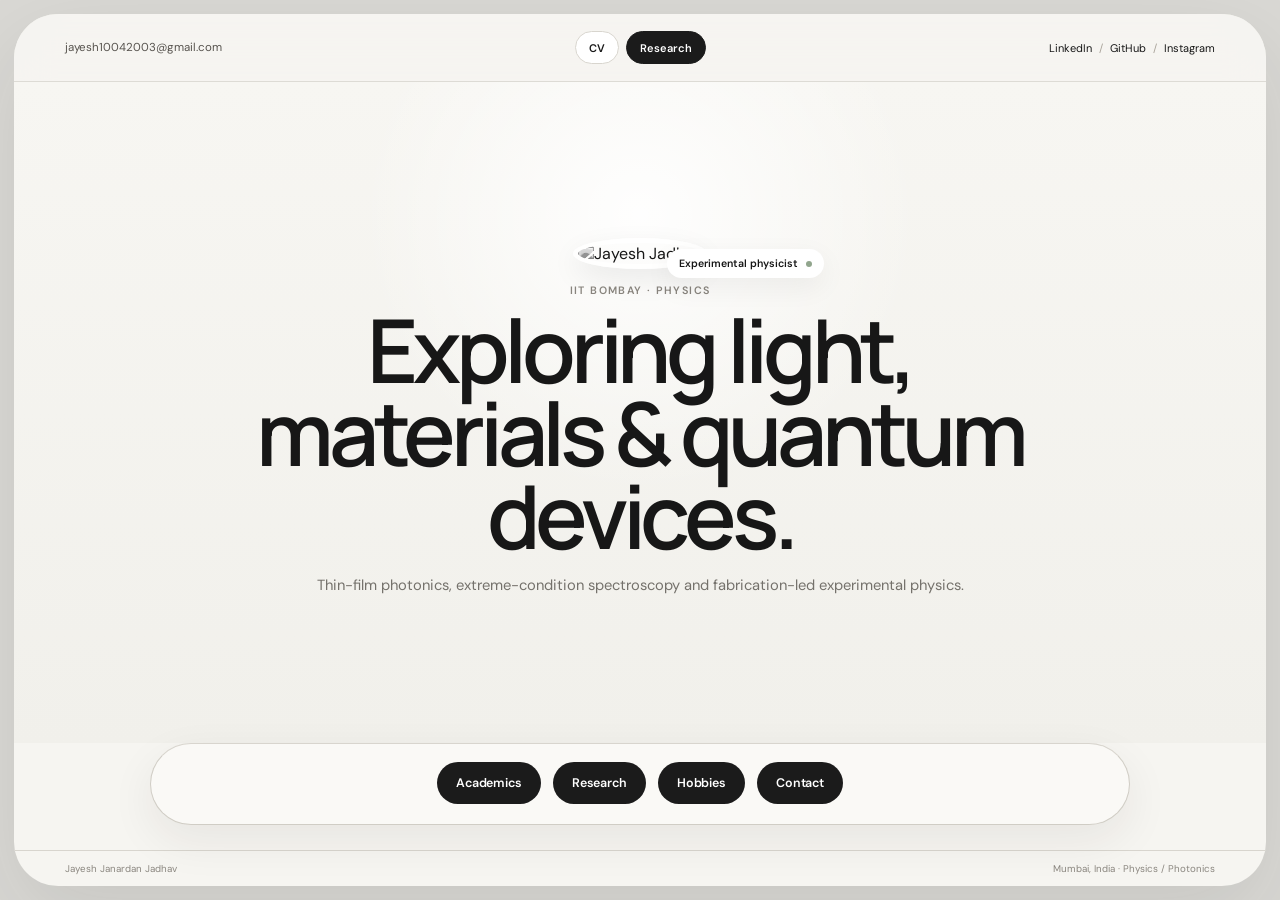
==== commit 6c972ea1: "Use four independent black homepage buttons" ====
--- a/index.html
+++ b/index.html
@@ -16,6 +16,7 @@
   <link href="https://fonts.googleapis.com/css2?family=DM+Sans:wght@400;500;600&family=Manrope:wght@400;500;600;700&display=swap" rel="stylesheet">
   <link rel="stylesheet" href="style.css" />
   <link rel="stylesheet" href="home-nav-polish.css" />
+  <link rel="stylesheet" href="home-buttons.css" />
 </head>
 <body class="home-page">
   <a class="skip-link" href="#main">Skip to content</a>
--- a/home-buttons.css
+++ b/home-buttons.css
@@ -0,0 +1,73 @@
+/* Homepage section navigation: four independent black pill buttons. */
+.home-section-nav{
+  display:flex !important;
+  align-items:center;
+  justify-content:center;
+  flex-wrap:wrap;
+  gap:12px;
+  padding:18px var(--pad) 20px;
+  border-top:1px solid var(--line);
+  background:#faf9f6;
+}
+
+.home-section-nav>a{
+  display:inline-flex !important;
+  align-items:center;
+  justify-content:center;
+  min-height:42px !important;
+  width:auto !important;
+  padding:0 19px !important;
+  border:0 !important;
+  border-radius:999px !important;
+  background:#1b1b1b !important;
+  color:#fff !important;
+  text-decoration:none;
+  box-shadow:none;
+  transition:transform .18s ease, background .18s ease, box-shadow .18s ease;
+}
+
+.home-section-nav>a:hover{
+  background:#000 !important;
+  transform:translateY(-2px);
+  box-shadow:0 8px 20px rgba(0,0,0,.13);
+}
+
+.home-section-nav>a:active{
+  transform:translateY(0) scale(.98);
+}
+
+.home-section-nav .section-icon,
+.home-section-nav small,
+.home-section-nav em,
+.home-section-nav b{
+  display:none !important;
+}
+
+.home-section-nav div{
+  display:block !important;
+}
+
+.home-section-nav strong{
+  margin:0 !important;
+  color:#fff !important;
+  font-family:"DM Sans",Arial,sans-serif;
+  font-size:.78rem !important;
+  font-weight:600;
+  letter-spacing:-.01em;
+  line-height:1;
+  white-space:nowrap;
+}
+
+@media(max-width:680px){
+  .home-section-nav{
+    gap:8px;
+    padding:14px 16px 16px;
+  }
+  .home-section-nav>a{
+    min-height:40px !important;
+    padding:0 16px !important;
+  }
+  .home-section-nav strong{
+    font-size:.74rem !important;
+  }
+}
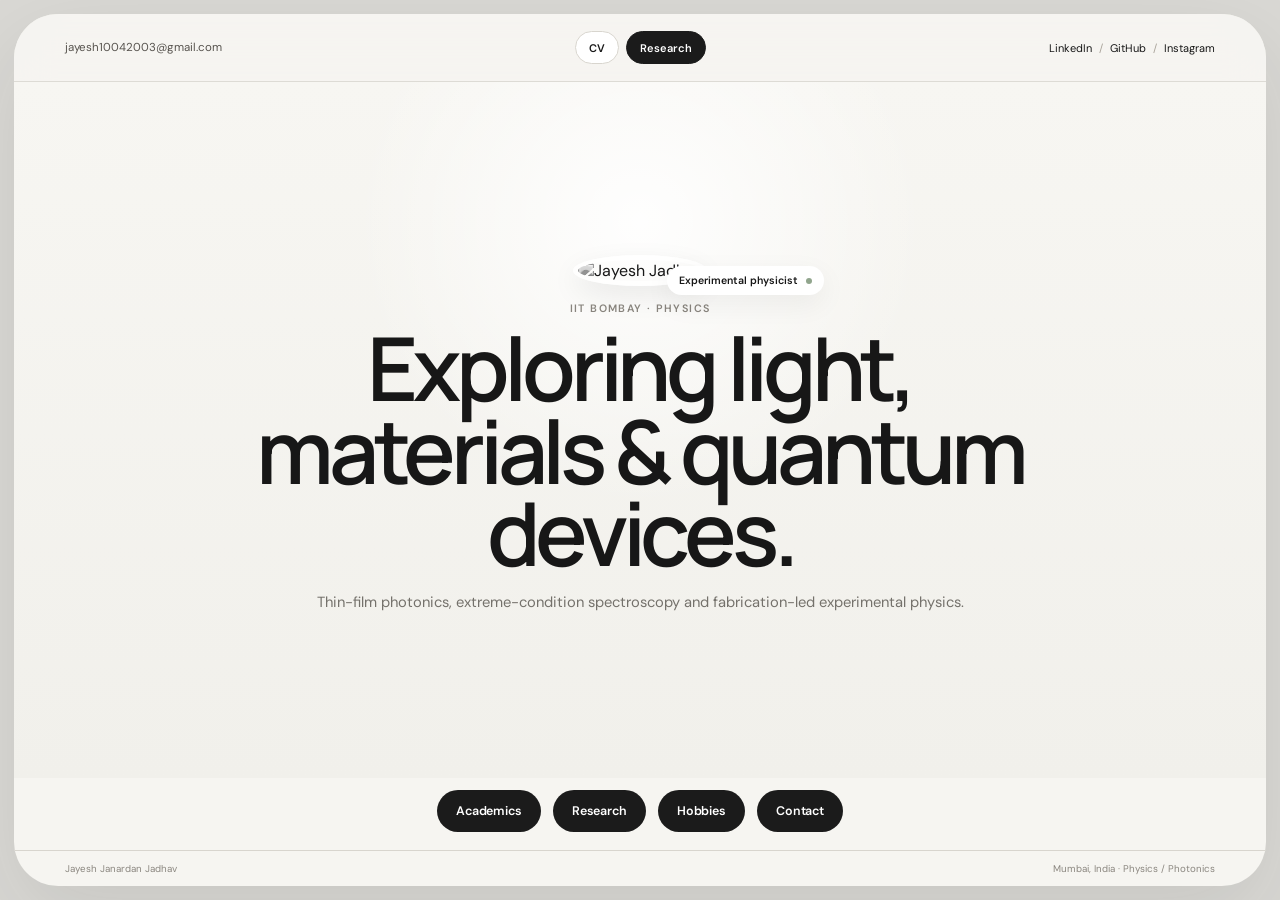
==== commit 5b63dd90: "Remove obsolete home nav wrapper stylesheet" ====
--- a/index.html
+++ b/index.html
@@ -15,7 +15,6 @@
   <link rel="preconnect" href="https://fonts.googleapis.com"><link rel="preconnect" href="https://fonts.gstatic.com" crossorigin>
   <link href="https://fonts.googleapis.com/css2?family=DM+Sans:wght@400;500;600&family=Manrope:wght@400;500;600;700&display=swap" rel="stylesheet">
   <link rel="stylesheet" href="style.css" />
-  <link rel="stylesheet" href="home-nav-polish.css" />
   <link rel="stylesheet" href="home-buttons.css" />
 </head>
 <body class="home-page">
--- a/home-buttons.css
+++ b/home-buttons.css
@@ -1,13 +1,20 @@
-/* Homepage section navigation: four independent black pill buttons. */
+/* Homepage section navigation: four independent black pill buttons.
+   No enclosing card/strip — the controls float directly on the home canvas. */
 .home-section-nav{
+  width:100% !important;
+  margin:0 !important;
+  padding:12px var(--pad) 18px !important;
   display:flex !important;
   align-items:center;
   justify-content:center;
   flex-wrap:wrap;
   gap:12px;
-  padding:18px var(--pad) 20px;
-  border-top:1px solid var(--line);
-  background:#faf9f6;
+  border:0 !important;
+  border-radius:0 !important;
+  background:transparent !important;
+  box-shadow:none !important;
+  backdrop-filter:none !important;
+  -webkit-backdrop-filter:none !important;
 }
 
 .home-section-nav>a{
@@ -23,7 +30,7 @@
   color:#fff !important;
   text-decoration:none;
   box-shadow:none;
-  transition:transform .18s ease, background .18s ease, box-shadow .18s ease;
+  transition:transform .18s ease,background .18s ease,box-shadow .18s ease;
 }
 
 .home-section-nav>a:hover{
@@ -61,7 +68,7 @@
 @media(max-width:680px){
   .home-section-nav{
     gap:8px;
-    padding:14px 16px 16px;
+    padding:10px 16px 14px !important;
   }
   .home-section-nav>a{
     min-height:40px !important;
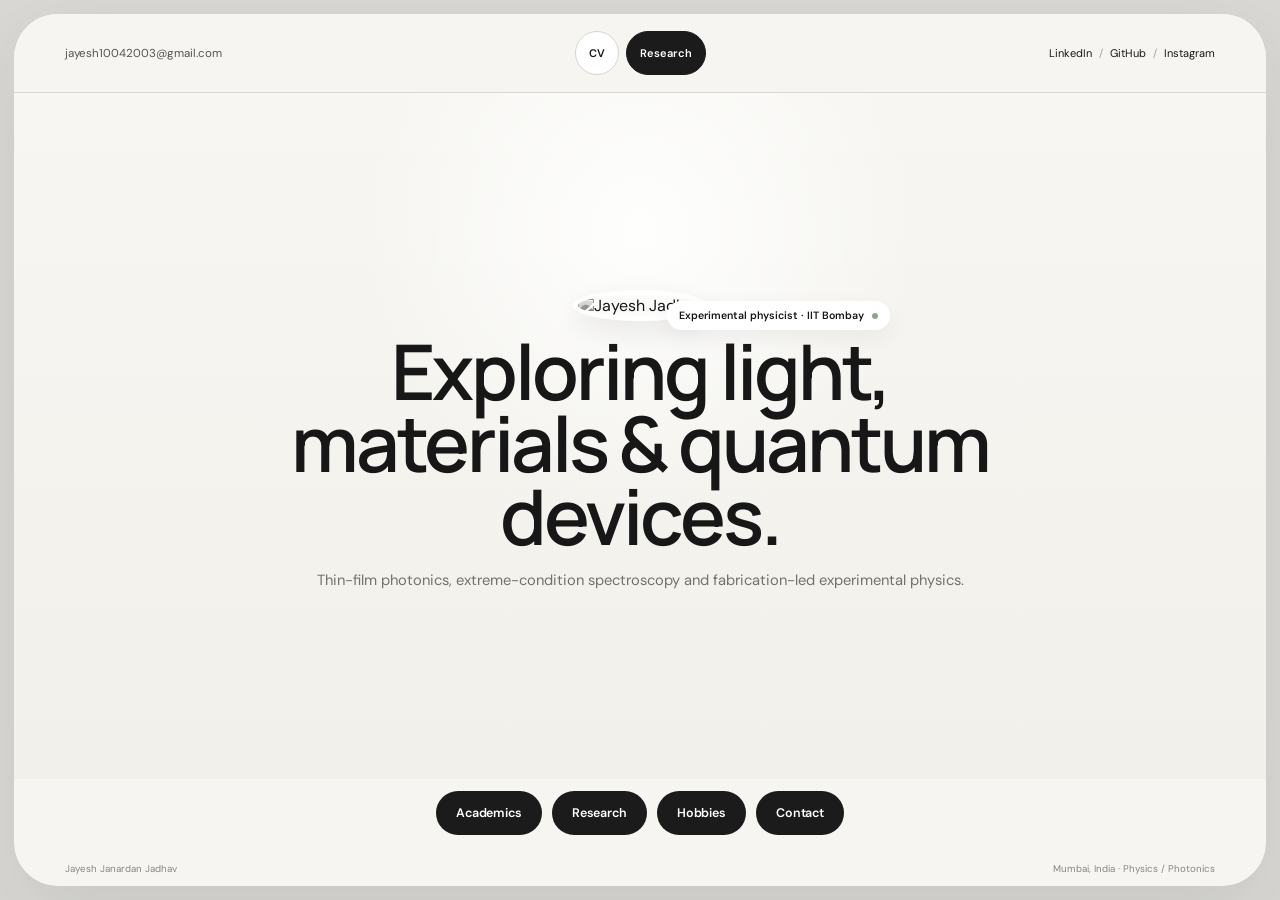
==== commit 7fc201f6: "Apply Impeccable hierarchy and accessibility polish to home" ====
--- a/index.html
+++ b/index.html
@@ -16,6 +16,7 @@
   <link href="https://fonts.googleapis.com/css2?family=DM+Sans:wght@400;500;600&family=Manrope:wght@400;500;600;700&display=swap" rel="stylesheet">
   <link rel="stylesheet" href="style.css" />
   <link rel="stylesheet" href="home-buttons.css" />
+  <link rel="stylesheet" href="impeccable-polish.css" />
 </head>
 <body class="home-page">
   <a class="skip-link" href="#main">Skip to content</a>
@@ -31,9 +32,8 @@
         <div class="hero-inner">
           <div class="avatar-wrap">
             <img src="https://avatars.githubusercontent.com/u/167208230?v=4" alt="Jayesh Jadhav" class="avatar" />
-            <span class="status-chip">Experimental physicist <i aria-hidden="true"></i></span>
+            <span class="status-chip">Experimental physicist · IIT Bombay <i aria-hidden="true"></i></span>
           </div>
-          <p class="eyebrow">IIT Bombay · Physics</p>
           <h1>Exploring light,<br>materials & quantum devices.</h1>
           <p class="hero-copy">Thin-film photonics, extreme-condition spectroscopy and fabrication-led experimental physics.</p>
         </div>
--- a/impeccable-polish.css
+++ b/impeccable-polish.css
@@ -0,0 +1,163 @@
+/* Impeccable refinement pass: preserve the warm editorial world, remove UI noise. */
+:root{
+  --focus:#254dce;
+  --hairline:rgba(23,23,23,.14);
+  --paper-strong:#fbfaf7;
+  --max-copy:72ch;
+}
+
+a,summary{outline-offset:4px}
+a:focus-visible,summary:focus-visible{
+  outline:2px solid var(--focus);
+  outline-offset:4px;
+  border-radius:8px;
+}
+.nav-pill,.pill,.cta,.home-section-nav>a,.contact-option{min-height:44px}
+
+.topbar{
+  background:var(--paper);
+  backdrop-filter:none;
+  -webkit-backdrop-filter:none;
+  border-bottom:1px solid var(--hairline);
+}
+.nav-pill{border-color:transparent;background:transparent}
+.nav-pill:hover{background:#eceae4;border-color:transparent;transform:none}
+.nav-pill.active{background:#1b1b1b;color:#fff;border-color:#1b1b1b}
+
+.page-intro h1,.home-hero h1,.section-heading h2,.contact-card-main h1{
+  letter-spacing:-.04em;
+  text-wrap:balance;
+}
+.page-intro h1{font-size:clamp(3rem,5.9vw,5.8rem)}
+.home-hero h1{font-size:clamp(2.8rem,min(6vw,8.6vh),5.7rem)}
+.section-heading h2{font-size:clamp(2.2rem,4.1vw,4.45rem)}
+.page-intro>p:last-of-type,.section-heading>p,.edu-note,.research-body>p,.project-card p,.tool-grid p,.life-grid p,.contact-card-main>p{max-width:var(--max-copy)}
+.page-intro{padding-top:clamp(62px,8vw,104px);padding-bottom:clamp(48px,6vw,74px)}
+.content-section{padding-top:clamp(64px,7vw,96px);padding-bottom:clamp(64px,7vw,96px)}
+.section-heading{margin-bottom:38px}
+
+.reveal{opacity:1!important;transform:none!important;transition:none!important}
+@media (prefers-reduced-motion:no-preference){
+  .home-hero h1,.page-intro h1{animation:impeccable-headline .52s cubic-bezier(.16,1,.3,1) both}
+  @keyframes impeccable-headline{
+    from{opacity:.01;transform:translateY(10px);clip-path:inset(0 0 14% 0)}
+    to{opacity:1;transform:none;clip-path:inset(0)}
+  }
+}
+
+.home-section-nav{
+  padding:10px var(--pad) 18px;
+  gap:10px;
+  background:transparent!important;
+  border:0!important;
+}
+.home-section-nav>a{min-height:44px!important;padding:0 20px!important;box-shadow:none!important}
+.home-section-nav>a:hover{transform:translateY(-1px);box-shadow:0 7px 18px rgba(0,0,0,.10)!important}
+.home-footer{border-top:0;padding-top:9px}
+.status-chip{box-shadow:0 8px 22px rgba(0,0,0,.055)}
+
+.metric-row{
+  display:flex;
+  flex-wrap:wrap;
+  gap:10px 28px;
+  margin-top:28px;
+  padding:18px 0 0;
+  border:0;
+  border-top:1px solid var(--hairline);
+  border-radius:0;
+  overflow:visible;
+}
+.metric-row>div{display:flex;align-items:baseline;gap:7px;padding:0;border:0}
+.metric-row strong{display:inline;font-family:"DM Sans",Arial,sans-serif;font-size:.78rem;font-weight:600;letter-spacing:0}
+.metric-row span{display:inline;margin:0;color:var(--muted);font-size:.72rem}
+.edu-item{padding:36px 0}
+.edu-metric strong{font-size:1.5rem;letter-spacing:-.03em}
+
+.research-grid{gap:0;border-top:1px solid var(--hairline);border-bottom:1px solid var(--hairline)}
+.research-card{min-height:0;border:0;border-bottom:1px solid var(--hairline);border-radius:0;background:transparent}
+.research-card:nth-child(odd){border-right:1px solid var(--hairline)}
+.research-card.featured{background:#efeee9}
+.card-topline{padding:18px 22px 0;border-bottom:0}
+.research-body{padding:20px 22px 26px}
+.research-body h3{max-width:18ch;font-size:clamp(1.4rem,2.15vw,2.2rem);letter-spacing:-.035em}
+.research-body>p{font-size:.84rem}
+.research-visual{height:220px;margin:18px 22px 0;border-radius:16px}
+.tags span{background:transparent}
+
+.project-grid{gap:0;border-top:1px solid var(--hairline);border-left:1px solid var(--hairline)}
+.project-card{min-height:0;padding:22px;justify-content:flex-start;border:0;border-right:1px solid var(--hairline);border-bottom:1px solid var(--hairline);border-radius:0;background:transparent}
+.project-card img{height:190px;border-radius:14px;filter:saturate(.88) contrast(.98)}
+.project-card>div{padding:17px 0 0}
+.project-card:not(.project-image)>div{padding-top:0}
+.project-card h3{font-size:1.18rem;letter-spacing:-.025em}
+
+.tool-grid{border:0;border-top:1px solid var(--hairline);border-bottom:1px solid var(--hairline);border-radius:0;background:transparent}
+.tool-grid>div{padding:24px 22px;border-right:1px solid var(--hairline)}
+.tool-grid h3{font-family:"Manrope",sans-serif;font-size:1rem;letter-spacing:-.02em}
+
+.life-grid{gap:0;border-top:1px solid var(--hairline)}
+.life-grid article{padding:24px 22px;border:0;border-right:1px solid var(--hairline);border-bottom:1px solid var(--hairline);border-radius:0;background:transparent}
+.life-grid article:last-child{border-right:0}
+.life-icon{margin-bottom:22px;border-radius:50%}
+.photo-strip{gap:8px}
+.photo-strip img{border-radius:12px}
+
+.contact-grid{margin-top:34px;border-top:1px solid var(--hairline);border-bottom:1px solid var(--hairline)}
+.contact-option,.contact-option.primary{border:0!important;border-bottom:1px solid var(--hairline)!important;border-radius:0!important;background:transparent!important;box-shadow:none!important}
+.contact-option:last-child{border-bottom:0!important}
+.contact-option:hover,.contact-option.primary:hover{background:#eceae4!important;transform:none!important}
+.contact-option.primary{background:#efeee9!important}
+.contact-option strong{overflow-wrap:anywhere}
+
+details summary{border-radius:8px}
+.timeline-clean details>p{max-width:var(--max-copy)}
+
+@media(max-width:980px){
+  .research-card:nth-child(odd){border-right:0}
+  .project-grid{grid-template-columns:repeat(2,1fr)}
+  .life-grid{grid-template-columns:repeat(2,1fr)}
+  .life-grid article:nth-child(2){border-right:0}
+}
+
+@media(max-width:680px){
+  .page-shell{width:calc(100% - 12px);margin:6px auto;border-radius:24px}
+  .inner-shell{min-height:calc(100dvh - 12px)}
+  .topbar{position:sticky;top:0;padding:12px 16px;gap:12px}
+  .brand-mini span{display:none}
+  .page-nav{gap:2px}
+  .nav-pill{min-height:42px;padding:0 11px;font-size:.66rem}
+  .page-intro{padding:54px 20px 46px}
+  .page-intro h1{font-size:clamp(2.7rem,12vw,4rem);max-width:11ch}
+  .content-section{padding:58px 20px}
+  .section-heading{gap:16px;margin-bottom:30px}
+  .section-heading h2{font-size:clamp(2rem,9vw,3.35rem)}
+  .section-heading>p{font-size:.83rem}
+  .edu-item{grid-template-columns:1fr;gap:16px;padding:28px 0}
+  .edu-year{order:-1}
+  .edu-metric{grid-column:auto;text-align:left;display:flex;align-items:baseline;gap:8px}
+  .edu-metric strong{font-size:1.15rem}.edu-metric span{font-size:.67rem}
+  .metric-row{gap:8px 20px}.metric-row>div{flex-basis:calc(50% - 10px)}
+  .research-grid{grid-template-columns:1fr}
+  .research-card{border-right:0!important}
+  .research-visual{height:190px}
+  .project-grid{grid-template-columns:1fr;border-left:0}
+  .project-card{padding:20px 0;border-right:0}
+  .project-card img{height:220px}
+  .tool-grid{grid-template-columns:1fr;border-left:0;border-right:0}
+  .tool-grid>div{border-right:0;border-bottom:1px solid var(--hairline);padding:22px 0}
+  .tool-grid>div:last-child{border-bottom:0}
+  .life-grid{grid-template-columns:1fr}
+  .life-grid article{border-right:0;padding:22px 0}
+  .photo-strip{grid-template-columns:1fr 1fr}
+  .photo-strip img{height:220px}
+  .contact-card-main h1{font-size:clamp(2.6rem,12vw,4rem);letter-spacing:-.04em}
+  .contact-option{min-height:72px!important}
+  .home-page{overflow:auto}
+  .home-shell{height:auto;min-height:calc(100dvh - 12px)}
+  .home-section-nav{gap:8px;padding:8px 16px 16px}
+  .home-section-nav>a{flex:1 1 calc(50% - 8px);min-width:132px}
+}
+
+@media(prefers-reduced-motion:reduce){
+  *{scroll-behavior:auto!important;animation-duration:.01ms!important;animation-iteration-count:1!important;transition-duration:.01ms!important}
+}
